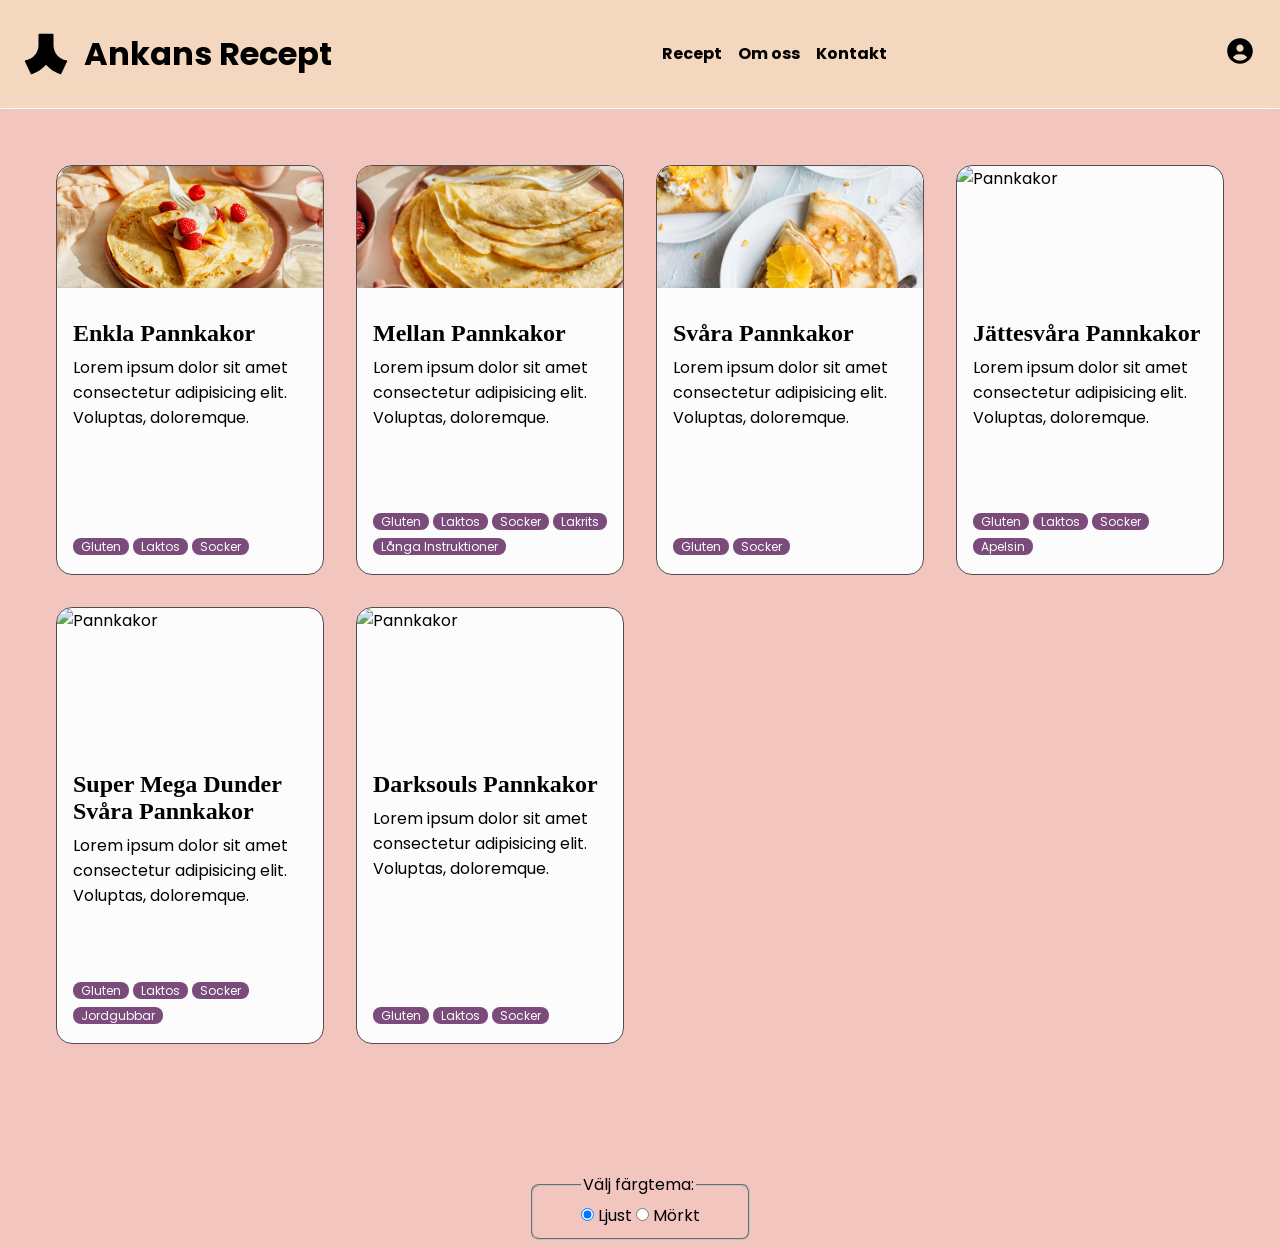
==== index.html @ 93c0e690 "Made header match" ====
<!doctype html>
<html lang="sv">
  <head>
    <meta charset="UTF-8" />
    <meta
      name="description"
      content="Ett enkelt och gott recept på pannkakor."
    />
    <meta name="author" content="Martin Jönsson" />
    <meta name="viewport" content="width=device-width, initial-scale=1.0" />
    <title>Enkla Pannkakor</title>
    <link rel="icon" type="image/x-icon" href="./assets/logo.svg" />
    <link rel="stylesheet" href="index.css" />
    <link rel="preconnect" href="https://fonts.bunny.net" />
    <link
      href="https://fonts.bunny.net/css?family=autour-one:400|open-sans:300,400,500,600,700,800|poppins:100,200,300,400,500,600,700,800,900"
      rel="stylesheet"
    />
  </head>

  <body>
    <header class="main-header">
      <div class="header-container flex-direction">
        <a href="index.html" class="skip-link">Hoppa till huvudinnehåll</a>
        <a class="logo-link" href="#" aria-label="Gå till startsidan">
          <img
            src="./assets/logo.svg"
            alt=""
            width="60"
            height="60"
            class="logo"
          />
          <span class="logo-text">Ankans Recept</span>
        </a>
        <nav class="main-nav" aria-label="Huvudnavigering">
          <ul class="nav-list">
            <li><a href="index.html">Recept</a></li>
            <li><a href="#about-us">Om oss</a></li>
            <li><a href="#contact">Kontakt</a></li>
          </ul>
        </nav>
        <a href="#" class="login-link" aria-label="Logga in på ditt konto">
          <img src="./assets/login.svg" alt="Logga in" class="logo" />
        </a>
      </div>
    </header>
    <main>
      <div class="card-grid">
        <a href="pancakes.html" class="card-link">
          <div class="card">
            <img
              src="./assets/main.jpg"
              alt="Pannkakor"
              width="200"
              height="200"
              class="card-image"
            />
            <div class="card-text">
              <h2>Enkla Pannkakor</h2>
              <p>
                Lorem ipsum dolor sit amet consectetur adipisicing elit.
                Voluptas, doloremque.
              </p>
              <div class="tags">
                <span class="tag">Gluten</span>
                <span class="tag">Laktos</span>
                <span class="tag">Socker</span>
              </div>
            </div>
          </div>
        </a>
        <a href="pancakes.html" class="card-link">
          <div class="card">
            <img
              src="./assets/serving1.jpg"
              alt="Pannkakor"
              width="200"
              height="200"
              class="card-image"
            />
            <div class="card-text">
              <h2>Mellan Pannkakor</h2>
              <p>
                Lorem ipsum dolor sit amet consectetur adipisicing elit.
                Voluptas, doloremque.
              </p>
              <div class="tags">
                <span class="tag">Gluten</span>
                <span class="tag">Laktos</span>
                <span class="tag">Socker</span>
                <span class="tag">Lakrits</span>
                <span class="tag">Långa Instruktioner</span>
              </div>
            </div>
          </div>
        </a>
        <a href="pancakes.html" class="card-link">
          <div class="card">
            <img
              src="./assets/serving2.jpg"
              alt="Pannkakor"
              width="200"
              height="200"
              class="card-image"
            />
            <div class="card-text">
              <h2>Svåra Pannkakor</h2>
              <p>
                Lorem ipsum dolor sit amet consectetur adipisicing elit.
                Voluptas, doloremque.
              </p>
              <div class="tags">
                <span class="tag">Gluten</span>
                <span class="tag">Socker</span>
              </div>
            </div>
          </div>
        </a>
        <a href="pancakes.html" class="card-link">
          <div class="card">
            <img
              src="https://picsum.photos/200/300?random=1"
              alt="Pannkakor"
              width="200"
              height="200"
              class="card-image"
            />
            <div class="card-text">
              <h2>Jättesvåra Pannkakor</h2>
              <p>
                Lorem ipsum dolor sit amet consectetur adipisicing elit.
                Voluptas, doloremque.
              </p>
              <div class="tags">
                <span class="tag">Gluten</span>
                <span class="tag">Laktos</span>
                <span class="tag">Socker</span>
                <span class="tag">Apelsin</span>
              </div>
            </div>
          </div>
        </a>
        <a href="pancakes.html" class="card-link">
          <div class="card">
            <img
              src="https://picsum.photos/200/300?random=2"
              alt="Pannkakor"
              width="200"
              height="200"
              class="card-image"
            />
            <div class="card-text">
              <h2>Super Mega Dunder Svåra Pannkakor</h2>
              <p>
                Lorem ipsum dolor sit amet consectetur adipisicing elit.
                Voluptas, doloremque.
              </p>
              <div class="tags">
                <span class="tag">Gluten</span>
                <span class="tag">Laktos</span>
                <span class="tag">Socker</span>
                <span class="tag">Jordgubbar</span>
              </div>
            </div>
          </div>
        </a>
        <a href="pancakes.html" class="card-link">
          <div class="card">
            <img src="https://picsum.photos/200/300?random=3" alt="Pannkakor" />
            <div class="card-text">
              <h2>Darksouls Pannkakor</h2>
              <p>
                Lorem ipsum dolor sit amet consectetur adipisicing elit.
                Voluptas, doloremque.
              </p>
              <div class="tags">
                <span class="tag">Gluten</span>
                <span class="tag">Laktos</span>
                <span class="tag">Socker</span>
              </div>
            </div>
          </div>
        </a>
      </div>
    </main>
    <footer>
      <!-- Fieldset for accessibility -->
      <fieldset id="mode-switcher" class="mode-switcher">
        <legend class="select-theme-text">Välj färgtema:</legend>

        <div class="select-theme-radio">
          <input type="radio" name="theme" id="light" value="light" checked />
          <label for="light">Ljust</label>
          <input type="radio" name="theme" id="dark" value="dark" />
          <label for="dark">Mörkt</label>
        </div>
      </fieldset>
    </footer>
  </body>
</html>
---- index.css ----
/* Variables */

:root {
  /* Colors */
  --clr-light-pink: hsl(7, 68%, 85%);
  --clr-black: hsl(0, 0%, 6%);
  --clr-dark-gray: hsl(0, 0%, 17%);
  --clr-middle-gray: hsl(0, 0%, 31%);
  --clr-white: hsl(0, 0%, 99%);

  --clr-accent-yellow: hsl(50, 86%, 97%);

  --clr-description-border: hsl(0, 0%, 31%);

  --clr-accent-yellow-transparent: hsla(51, 68%, 85%, 0.5);
  --clr-middle-gray-transparent: hsla(90, 0%, 17%, 0.5);

  --clr-dark-pink-transparent: hsla(7, 68%, 85%, 0.5);
  --clr-black-transparent: hsla(0, 0%, 17%, 0.5);

  --clr-dark-purple: hsl(300, 24%, 39%);
  --clr-light-purple: hsl(302, 32%, 58%);

  --clr-dark-text: hsl(0, 0%, 0%);
  --clr-light-text: hsl(0, 0%, 99%);

  /* Light and dark mode colors */
  --clr-ld-main-bg: light-dark(var(--clr-light-pink), var(--clr-black));
  --clr-ld-text: light-dark(var(--clr-dark-text), var(--clr-light-text));
  --clr-ld-title: light-dark(var(--clr-dark-purple), var(--clr-light-purple));
  --clr-ld-recipe-bg: light-dark(var(--clr-white), var(--clr-dark-gray));
  --clr-ld-description-bg: light-dark(
    var(--clr-accent-yellow),
    var(--clr-middle-gray)
  );
  --clr-ld-header-bg: light-dark(
    var(--clr-accent-yellow-transparent),
    var(--clr-middle-gray-transparent)
  );
  --clr-ld-footer-bg: light-dark(
    var(--clr-dark-pink-tranparent),
    var(--clr-black-transparent)
  );

  /* Fonts */
  --font-primary: "Poppins", sans serif;
  --font-heading: "Autour One", display;

  /* Font weights */
  --font-weight-regular: 400;
  --font-weight-bold: 700;

  /* Spacing */
  --spacing-small: 0.5rem;
  --spacing-medium: 1rem;
  --spacing-large: 3rem;
}

/* Reset */
/* Box sizing rules */
*,
*::before,
*::after {
  box-sizing: border-box;
  scroll-gutter: stable;
}

/* Keeps modal in middle remove all other default margins*/
*:not(dialog) {
  margin: 0;
}

html:has(#mode-switcher #light:checked) {
  color-scheme: light;
}
html:has(#mode-switcher #dark:checked) {
  color-scheme: dark;

  .logo {
    filter: invert(89%) sepia(99%) saturate(20%) hue-rotate(62deg)
      brightness(106%) contrast(100%);
  }
}

body {
  min-height: 100svh;
  font-family: var(--font-primary);
  background-color: var(--clr-ld-main-bg);
  color: var(--clr-ld-text);
}

main {
  padding-bottom: 4rem;
}

footer {
  width: 100%;
  background-color: var(--clr-ld-footer-bg);
  padding: var(--spacing-small);
  display: flex;
  justify-content: center;
  border-radius: 1rem 1rem 0 0;
}

img,
picture,
svg,
video {
  object-fit: cover;
  max-width: 100%;
}

h1,
h2,
h3,
h4,
h5,
h6 {
  font-family: var(--font-heading);
  font-weight: 700;
  margin-block-start: var(--spacing-medium);
  margin-block-end: var(--spacing-small);
}

h1 {
  color: var(--clr-ld-title);
  font-size: 1.75rem;
}

ul,
ol {
  padding-left: var(--spacing-large);
}

li {
  line-height: 2rem;
}

a {
  padding: var(--spacing-small);
}

.main-header {
  position: sticky;
  top: 0;
  background-color: var(--clr-ld-header-bg);
  backdrop-filter: blur(10px);
  border-bottom: 1px solid var(--clr-ld-recipe-bg);
}

.logo {
  padding: var(--spacing-small);
}

.logo-link {
  display: flex;
  align-items: center;
  text-decoration: none;
}

.logo-text {
  display: none;
  font-size: clamp(2rem, 2.5vw, 3rem);
  font-weight: var(--font-weight-bold);
  color: var(--clr-ld-text);
  margin-inline-start: var(--spacing-small);
}

.logo-link:hover,
.logo-link:focus {
  border-bottom: 1px solid var(--clr-light-purple);
}

.header-container {
  max-width: 1280px;
  margin: auto;
  display: flex;
  flex-direction: column;
  align-items: center;
  justify-content: space-between;
  padding-block: var(--spacing-medium);
  padding-inline: var(--spacing-small);
}

.nav-list {
  display: flex;
  list-style: none;
  padding: 0;

  justify-content: space-around;
}

.nav-list a {
  text-decoration: none;
  color: var(--clr-ld-text);
  font-weight: var(--font-weight-bold);
  padding: var(--spacing-small);
  flex: 1 0 auto;
  text-align: center;

  &:hover,
  &:focus {
    color: var(--clr-light-purple);
    border-bottom: 1px solid var(--clr-light-purple);
  }
}

.login-link {
  width: 4rem;
}

.skip-link {
  position: absolute;
  left: -10000px;
  top: auto;
  width: 1px;
  height: 1px;
  overflow: hidden;
}

.skip-link:focus {
  left: 0;
  width: auto;
  height: auto;
  background: white;
  color: black;
  padding: var(--spacing-small);
  margin: var(--spacing-medium);
}

.recipe-card {
  max-width: 1280px;
  border-radius: 0 0 2rem 2rem;
  margin-inline: auto;
  background-color: var(--clr-ld-recipe-bg);
  border-radius: 2rem;
  margin-block-start: 1rem;
}

.recipe-info {
  padding: 3rem 1rem 4rem 1rem;
  font-weight: 400;
  letter-spacing: 0%;
}

.hero-section {
  height: 30dvh;
}

.main-image {
  height: 100%;
  width: 100%;
  border-radius: 2rem 2rem 0 0;
}

.description {
  background-color: var(--clr-ld-description-bg);
  padding: var(--spacing-medium);
  border: 1px solid var(--clr-description-border);
  border-radius: 2rem 2rem 2rem 0;
}

.serving-images {
  display: flex;
  flex-direction: column;
  gap: var(--spacing-medium);
}

.serving-images > img {
  height: 30rem;
  width: 100%;
  border-radius: 1rem;
}

.mode-switcher {
  position: relative;
  display: flex;
  flex-direction: column;
  /* border: 1px solid var(--clr-description-border); */
  border-radius: 0.5rem;
  padding-inline: var(--spacing-large);
  background-color: var(--clr-ld-main-bg);
}

.card-grid {
  max-width: 1280px;
  margin: auto;
  display: grid;
  grid-template-columns: repeat(auto-fit, minmax(min(260px, 100%), 1fr));
  padding: var(--spacing-large);
  gap: var(--spacing-medium);
}

.card {
  min-height: 300px;
  height: 100%;
  display: grid;
  grid-template-rows: 30% auto;
  background-color: var(--clr-ld-recipe-bg);
  border: 1px solid var(--clr-description-border);
  border-radius: 1rem;
  transform: rotate(0deg);
}

.card:hover,
.card:focus {
  text-decoration: underline;
  transform: translateY(-2px) rotate(1.02deg);
  box-shadow: 5px 10px 10px rgba(0, 0, 0, 0.25);
  transition: transform 0.2s ease-in-out;
}

.card-link {
  text-decoration: none;
  color: var(--clr-ld-text);
}

.card-text {
  display: grid;
  grid-template-rows: auto 1fr;
  padding: var(--spacing-medium);
}
.card img {
  width: 100%;
  height: 100%;
  max-height: 200px;
  border-radius: 1rem 1rem 0 0;
}


.tag {
  text-wrap: nowrap;
  background-color: var(--clr-ld-title);
  color: var(--clr-white);
  font-size: 0.75rem;
  padding: 0 var(--spacing-small);
  border-radius: 0.5rem;
}

@media (min-width: 740px) {
  .recipe-text {
    padding: 3rem 3rem 4rem 3rem;
  }

  .serving-images {
    flex-direction: row;
  }

  .header-container {
    flex-direction: row;
  }

  .logo-text {
    display: block;
  }
}
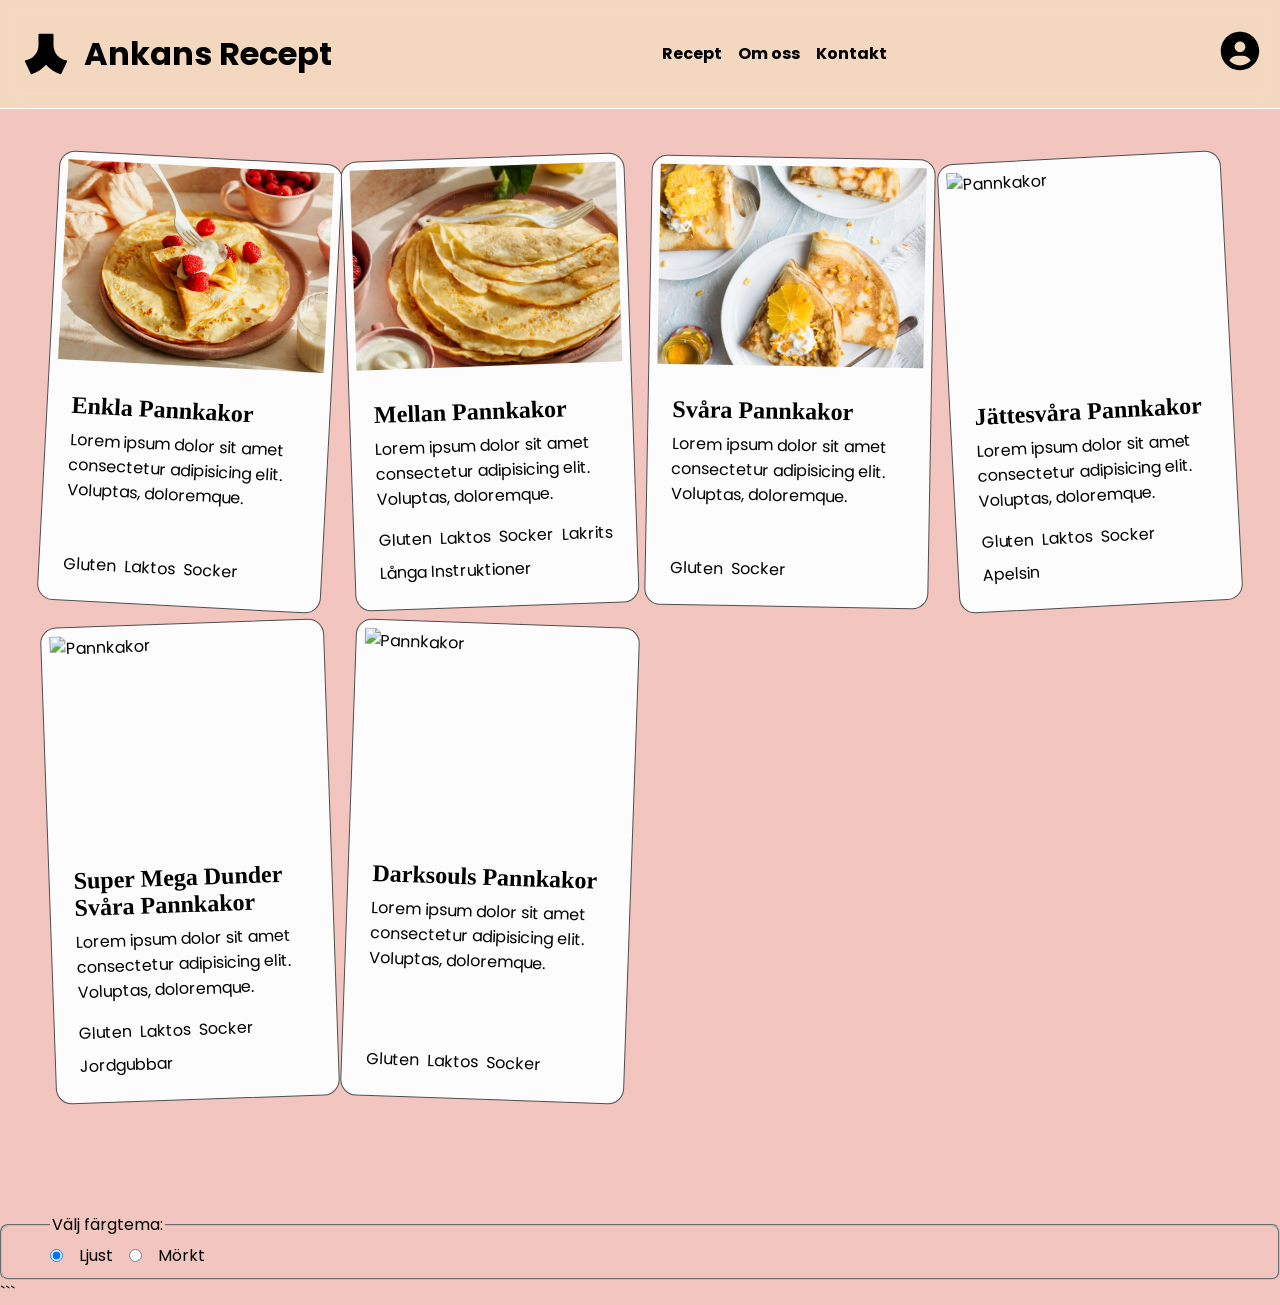
==== commit 238c5007: "Refactored to fit BEM" ====
--- a/index.html
+++ b/index.html
@@ -8,10 +8,14 @@
     />
     <meta name="author" content="Martin Jönsson" />
     <meta name="viewport" content="width=device-width, initial-scale=1.0" />
+
     <title>Enkla Pannkakor</title>
+
     <link rel="icon" type="image/x-icon" href="./assets/logo.svg" />
     <link rel="stylesheet" href="index.css" />
+
     <link rel="preconnect" href="https://fonts.bunny.net" />
+
     <link
       href="https://fonts.bunny.net/css?family=autour-one:400|open-sans:300,400,500,600,700,800|poppins:100,200,300,400,500,600,700,800,900"
       rel="stylesheet"
@@ -19,182 +23,228 @@
   </head>
 
   <body>
-    <header class="main-header">
-      <div class="header-container flex-direction">
-        <a href="index.html" class="skip-link">Hoppa till huvudinnehåll</a>
-        <a class="logo-link" href="#" aria-label="Gå till startsidan">
+    <header class="header">
+      <div class="header__container header__container--column">
+        <a href="index.html" class="header__skip-link">
+          Hoppa till huvudinnehåll
+        </a>
+
+        <a class="header__logo-link" href="#" aria-label="Gå till startsidan">
           <img
             src="./assets/logo.svg"
             alt=""
             width="60"
             height="60"
-            class="logo"
-          />
-          <span class="logo-text">Ankans Recept</span>
+            class="header__logo-image"
+          />
+
+          <span class="header__logo-text">Ankans Recept</span>
         </a>
-        <nav class="main-nav" aria-label="Huvudnavigering">
-          <ul class="nav-list">
-            <li><a href="index.html">Recept</a></li>
-            <li><a href="#about-us">Om oss</a></li>
-            <li><a href="#contact">Kontakt</a></li>
+
+        <nav class="navigation" aria-label="Huvudnavigering">
+          <ul class="navigation__list">
+            <li class="navigation__item">
+              <a href="index.html" class="navigation__link">Recept</a>
+            </li>
+
+            <li class="navigation__item">
+              <a href="#about-us" class="navigation__link">Om oss</a>
+            </li>
+
+            <li class="navigation__item">
+              <a href="#contact" class="navigation__link">Kontakt</a>
+            </li>
           </ul>
         </nav>
-        <a href="#" class="login-link" aria-label="Logga in på ditt konto">
-          <img src="./assets/login.svg" alt="Logga in" class="logo" />
+
+        <a
+          href="#"
+          class="header__login-link"
+          aria-label="Logga in på ditt konto"
+        >
+          <img
+            src="./assets/login.svg"
+            alt="Logga in"
+            class="header__login-icon"
+          />
         </a>
       </div>
     </header>
-    <main>
-      <div class="card-grid">
-        <a href="pancakes.html" class="card-link">
-          <div class="card">
+
+    <main class="main-content">
+      <section class="recipe-grid">
+        <article class="recipe-card">
+          <a href="pancakes.html" class="recipe-card__link">
             <img
               src="./assets/main.jpg"
               alt="Pannkakor"
               width="200"
               height="200"
-              class="card-image"
-            />
-            <div class="card-text">
-              <h2>Enkla Pannkakor</h2>
-              <p>
-                Lorem ipsum dolor sit amet consectetur adipisicing elit.
-                Voluptas, doloremque.
-              </p>
-              <div class="tags">
-                <span class="tag">Gluten</span>
-                <span class="tag">Laktos</span>
-                <span class="tag">Socker</span>
-              </div>
-            </div>
-          </div>
-        </a>
-        <a href="pancakes.html" class="card-link">
-          <div class="card">
+              class="recipe-card__image"
+            />
+            <div class="recipe-card__content">
+              <h2 class="recipe-card__title">Enkla Pannkakor</h2>
+              <p class="recipe-card__description">
+                Lorem ipsum dolor sit amet consectetur adipisicing elit.
+                Voluptas, doloremque.
+              </p>
+              <div class="recipe-card__tags">
+                <span class="recipe-card__tag"> Gluten </span>
+                <span class="recipe-card__tag"> Laktos </span>
+                <span class="recipe-card__tag"> Socker </span>
+              </div>
+            </div>
+          </a>
+        </article>
+        <article class="recipe-card">
+          <a href="pancakes.html" class="recipe-card__link">
             <img
               src="./assets/serving1.jpg"
               alt="Pannkakor"
               width="200"
               height="200"
-              class="card-image"
-            />
-            <div class="card-text">
-              <h2>Mellan Pannkakor</h2>
-              <p>
-                Lorem ipsum dolor sit amet consectetur adipisicing elit.
-                Voluptas, doloremque.
-              </p>
-              <div class="tags">
-                <span class="tag">Gluten</span>
-                <span class="tag">Laktos</span>
-                <span class="tag">Socker</span>
-                <span class="tag">Lakrits</span>
-                <span class="tag">Långa Instruktioner</span>
-              </div>
-            </div>
-          </div>
-        </a>
-        <a href="pancakes.html" class="card-link">
-          <div class="card">
+              class="recipe-card__image"
+            />
+            <div class="recipe-card__content">
+              <h2 class="recipe-card__title">Mellan Pannkakor</h2>
+              <p class="recipe-card__description">
+                Lorem ipsum dolor sit amet consectetur adipisicing elit.
+                Voluptas, doloremque.
+              </p>
+              <div class="recipe-card__tags">
+                <span class="recipe-card__tag"> Gluten </span>
+                <span class="recipe-card__tag"> Laktos </span>
+                <span class="recipe-card__tag"> Socker </span>
+                <span class="recipe-card__tag"> Lakrits </span>
+                <span class="recipe-card__tag"> Långa Instruktioner </span>
+              </div>
+            </div>
+          </a>
+        </article>
+        <article class="recipe-card">
+          <a href="pancakes.html" class="recipe-card__link">
             <img
               src="./assets/serving2.jpg"
               alt="Pannkakor"
               width="200"
               height="200"
-              class="card-image"
-            />
-            <div class="card-text">
-              <h2>Svåra Pannkakor</h2>
-              <p>
-                Lorem ipsum dolor sit amet consectetur adipisicing elit.
-                Voluptas, doloremque.
-              </p>
-              <div class="tags">
-                <span class="tag">Gluten</span>
-                <span class="tag">Socker</span>
-              </div>
-            </div>
-          </div>
-        </a>
-        <a href="pancakes.html" class="card-link">
-          <div class="card">
+              class="recipe-card__image"
+            />
+            <div class="recipe-card__content">
+              <h2 class="recipe-card__title">Svåra Pannkakor</h2>
+              <p class="recipe-card__description">
+                Lorem ipsum dolor sit amet consectetur adipisicing elit.
+                Voluptas, doloremque.
+              </p>
+              <div class="recipe-card__tags">
+                <span class="recipe-card__tag"> Gluten </span>
+                <span class="recipe-card__tag"> Socker </span>
+              </div>
+            </div>
+          </a>
+        </article>
+        <article class="recipe-card">
+          <a href="pancakes.html" class="recipe-card__link">
             <img
               src="https://picsum.photos/200/300?random=1"
               alt="Pannkakor"
               width="200"
               height="200"
-              class="card-image"
-            />
-            <div class="card-text">
-              <h2>Jättesvåra Pannkakor</h2>
-              <p>
-                Lorem ipsum dolor sit amet consectetur adipisicing elit.
-                Voluptas, doloremque.
-              </p>
-              <div class="tags">
-                <span class="tag">Gluten</span>
-                <span class="tag">Laktos</span>
-                <span class="tag">Socker</span>
-                <span class="tag">Apelsin</span>
-              </div>
-            </div>
-          </div>
-        </a>
-        <a href="pancakes.html" class="card-link">
-          <div class="card">
+              class="recipe-card__image"
+            />
+            <div class="recipe-card__content">
+              <h2 class="recipe-card__title">Jättesvåra Pannkakor</h2>
+              <p class="recipe-card__description">
+                Lorem ipsum dolor sit amet consectetur adipisicing elit.
+                Voluptas, doloremque.
+              </p>
+              <div class="recipe-card__tags">
+                <span class="recipe-card__tag"> Gluten </span>
+                <span class="recipe-card__tag"> Laktos </span>
+                <span class="recipe-card__tag"> Socker </span>
+                <span class="recipe-card__tag"> Apelsin </span>
+              </div>
+            </div>
+          </a>
+        </article>
+        <article class="recipe-card">
+          <a href="pancakes.html" class="recipe-card__link">
             <img
               src="https://picsum.photos/200/300?random=2"
               alt="Pannkakor"
               width="200"
               height="200"
-              class="card-image"
-            />
-            <div class="card-text">
-              <h2>Super Mega Dunder Svåra Pannkakor</h2>
-              <p>
-                Lorem ipsum dolor sit amet consectetur adipisicing elit.
-                Voluptas, doloremque.
-              </p>
-              <div class="tags">
-                <span class="tag">Gluten</span>
-                <span class="tag">Laktos</span>
-                <span class="tag">Socker</span>
-                <span class="tag">Jordgubbar</span>
-              </div>
-            </div>
-          </div>
-        </a>
-        <a href="pancakes.html" class="card-link">
-          <div class="card">
-            <img src="https://picsum.photos/200/300?random=3" alt="Pannkakor" />
-            <div class="card-text">
-              <h2>Darksouls Pannkakor</h2>
-              <p>
-                Lorem ipsum dolor sit amet consectetur adipisicing elit.
-                Voluptas, doloremque.
-              </p>
-              <div class="tags">
-                <span class="tag">Gluten</span>
-                <span class="tag">Laktos</span>
-                <span class="tag">Socker</span>
-              </div>
-            </div>
-          </div>
-        </a>
-      </div>
+              class="recipe-card__image"
+            />
+            <div class="recipe-card__content">
+              <h2 class="recipe-card__title">
+                Super Mega Dunder Svåra Pannkakor
+              </h2>
+              <p class="recipe-card__description">
+                Lorem ipsum dolor sit amet consectetur adipisicing elit.
+                Voluptas, doloremque.
+              </p>
+              <div class="recipe-card__tags">
+                <span class="recipe-card__tag"> Gluten </span>
+                <span class="recipe-card__tag"> Laktos </span>
+                <span class="recipe-card__tag"> Socker </span>
+                <span class="recipe-card__tag"> Jordgubbar </span>
+              </div>
+            </div>
+          </a>
+        </article>
+        <article class="recipe-card">
+          <a href="pancakes.html" class="recipe-card__link">
+            <img
+              src="https://picsum.photos/200/300?random=3"
+              alt="Pannkakor"
+              class="recipe-card__image"
+            />
+            <div class="recipe-card__content">
+              <h2 class="recipe-card__title">Darksouls Pannkakor</h2>
+              <p class="recipe-card__description">
+                Lorem ipsum dolor sit amet consectetur adipisicing elit.
+                Voluptas, doloremque.
+              </p>
+              <div class="recipe-card__tags">
+                <span class="recipe-card__tag"> Gluten </span>
+                <span class="recipe-card__tag"> Laktos </span>
+                <span class="recipe-card__tag"> Socker </span>
+              </div>
+            </div>
+          </a>
+        </article>
+      </section>
     </main>
-    <footer>
-      <!-- Fieldset for accessibility -->
-      <fieldset id="mode-switcher" class="mode-switcher">
-        <legend class="select-theme-text">Välj färgtema:</legend>
-
-        <div class="select-theme-radio">
-          <input type="radio" name="theme" id="light" value="light" checked />
-          <label for="light">Ljust</label>
-          <input type="radio" name="theme" id="dark" value="dark" />
-          <label for="dark">Mörkt</label>
+
+    <footer class="footer">
+      <fieldset id="mode-switcher" class="theme-switcher">
+        <legend class="theme-switcher__legend">Välj färgtema:</legend>
+
+        <div class="theme-switcher__options">
+          <input
+            type="radio"
+            name="theme"
+            id="light"
+            value="light"
+            checked
+            class="theme-switcher__input"
+          />
+
+          <label for="light" class="theme-switcher__label"> Ljust </label>
+
+          <input
+            type="radio"
+            name="theme"
+            id="dark"
+            value="dark"
+            class="theme-switcher__input"
+          />
+
+          <label for="dark" class="theme-switcher__label"> Mörkt </label>
         </div>
       </fieldset>
     </footer>
   </body>
 </html>
+```
--- a/index.css
+++ b/index.css
@@ -1,4 +1,6 @@
-/* Variables */
+/* =========================
+   Variables
+========================= */
 
 :root {
   /* Colors */
@@ -24,26 +26,32 @@
   --clr-dark-text: hsl(0, 0%, 0%);
   --clr-light-text: hsl(0, 0%, 99%);
 
-  /* Light and dark mode colors */
+  /* Light/Dark */
   --clr-ld-main-bg: light-dark(var(--clr-light-pink), var(--clr-black));
+
   --clr-ld-text: light-dark(var(--clr-dark-text), var(--clr-light-text));
+
   --clr-ld-title: light-dark(var(--clr-dark-purple), var(--clr-light-purple));
+
   --clr-ld-recipe-bg: light-dark(var(--clr-white), var(--clr-dark-gray));
+
   --clr-ld-description-bg: light-dark(
     var(--clr-accent-yellow),
     var(--clr-middle-gray)
   );
+
   --clr-ld-header-bg: light-dark(
     var(--clr-accent-yellow-transparent),
     var(--clr-middle-gray-transparent)
   );
+
   --clr-ld-footer-bg: light-dark(
-    var(--clr-dark-pink-tranparent),
+    var(--clr-dark-pink-transparent),
     var(--clr-black-transparent)
   );
 
   /* Fonts */
-  --font-primary: "Poppins", sans serif;
+  --font-primary: "Poppins", sans-serif;
   --font-heading: "Autour One", display;
 
   /* Font weights */
@@ -56,8 +64,10 @@
   --spacing-large: 3rem;
 }
 
-/* Reset */
-/* Box sizing rules */
+/* =========================
+   Reset
+========================= */
+
 *,
 *::before,
 *::after {
@@ -65,22 +75,48 @@
   scroll-gutter: stable;
 }
 
-/* Keeps modal in middle remove all other default margins*/
 *:not(dialog) {
   margin: 0;
 }
 
+img,
+picture,
+svg,
+video {
+  max-width: 100%;
+  object-fit: cover;
+}
+
+ul,
+ol {
+  padding-inline-start: var(--spacing-large);
+}
+
+li {
+  line-height: 2rem;
+}
+
+/* =========================
+   Theme
+========================= */
+
 html:has(#mode-switcher #light:checked) {
   color-scheme: light;
 }
+
 html:has(#mode-switcher #dark:checked) {
   color-scheme: dark;
-
-  .logo {
-    filter: invert(89%) sepia(99%) saturate(20%) hue-rotate(62deg)
-      brightness(106%) contrast(100%);
-  }
-}
+}
+
+html:has(#mode-switcher #dark:checked) .header__logo-image,
+html:has(#mode-switcher #dark:checked) .header__login-icon {
+  filter: invert(89%) sepia(99%) saturate(20%) hue-rotate(62deg)
+    brightness(106%) contrast(100%);
+}
+
+/* =========================
+   Base
+========================= */
 
 body {
   min-height: 100svh;
@@ -89,25 +125,8 @@
   color: var(--clr-ld-text);
 }
 
-main {
-  padding-bottom: 4rem;
-}
-
-footer {
-  width: 100%;
-  background-color: var(--clr-ld-footer-bg);
+a {
   padding: var(--spacing-small);
-  display: flex;
-  justify-content: center;
-  border-radius: 1rem 1rem 0 0;
-}
-
-img,
-picture,
-svg,
-video {
-  object-fit: cover;
-  max-width: 100%;
 }
 
 h1,
@@ -117,7 +136,8 @@
 h5,
 h6 {
   font-family: var(--font-heading);
-  font-weight: 700;
+  font-weight: var(--font-weight-bold);
+
   margin-block-start: var(--spacing-medium);
   margin-block-end: var(--spacing-small);
 }
@@ -127,230 +147,334 @@
   font-size: 1.75rem;
 }
 
-ul,
-ol {
-  padding-left: var(--spacing-large);
-}
-
-li {
-  line-height: 2rem;
-}
-
-a {
-  padding: var(--spacing-small);
-}
-
-.main-header {
+/* =========================
+   Main Content
+========================= */
+
+.main-content {
+  padding-block-end: 4rem;
+}
+
+/* =========================
+   Header
+========================= */
+
+.header {
   position: sticky;
   top: 0;
+  z-index: 1000;
+
   background-color: var(--clr-ld-header-bg);
+
   backdrop-filter: blur(10px);
-  border-bottom: 1px solid var(--clr-ld-recipe-bg);
-}
-
-.logo {
-  padding: var(--spacing-small);
-}
-
-.logo-link {
-  display: flex;
-  align-items: center;
-  text-decoration: none;
-}
-
-.logo-text {
-  display: none;
-  font-size: clamp(2rem, 2.5vw, 3rem);
-  font-weight: var(--font-weight-bold);
-  color: var(--clr-ld-text);
-  margin-inline-start: var(--spacing-small);
-}
-
-.logo-link:hover,
-.logo-link:focus {
-  border-bottom: 1px solid var(--clr-light-purple);
-}
-
-.header-container {
+
+  border-block-end: 1px solid var(--clr-ld-recipe-bg);
+}
+
+.header__container {
   max-width: 1280px;
-  margin: auto;
-  display: flex;
-  flex-direction: column;
+
+  margin-inline: auto;
+
+  display: flex;
   align-items: center;
   justify-content: space-between;
+
   padding-block: var(--spacing-medium);
   padding-inline: var(--spacing-small);
 }
 
-.nav-list {
-  display: flex;
+.header__container--column {
+  flex-direction: column;
+}
+
+.header__skip-link {
+  position: absolute;
+
+  left: -10000px;
+
+  width: 1px;
+  height: 1px;
+
+  overflow: hidden;
+}
+
+.header__skip-link:focus {
+  left: 0;
+
+  width: auto;
+  height: auto;
+
+  background-color: white;
+  color: black;
+
+  padding: var(--spacing-small);
+  margin: var(--spacing-medium);
+}
+
+.header__logo-link {
+  display: flex;
+  align-items: center;
+
+  text-decoration: none;
+}
+
+.header__logo-link:hover,
+.header__logo-link:focus {
+  border-block-end: 1px solid var(--clr-light-purple);
+}
+
+.header__logo-image {
+  padding: var(--spacing-small);
+}
+
+.header__logo-text {
+  display: none;
+
+  font-size: clamp(2rem, 2.5vw, 3rem);
+
+  font-weight: var(--font-weight-bold);
+
+  color: var(--clr-ld-text);
+
+  margin-inline-start: var(--spacing-small);
+}
+
+.header__login-link {
+  width: 4rem;
+}
+
+/* =========================
+   Navigation
+========================= */
+
+.navigation__list {
+  display: flex;
+  justify-content: space-around;
+
   list-style: none;
+
   padding: 0;
-
-  justify-content: space-around;
-}
-
-.nav-list a {
+}
+
+.navigation__item {
+  display: flex;
+}
+
+.navigation__link {
+  text-decoration: none;
+
+  color: var(--clr-ld-text);
+
+  font-weight: var(--font-weight-bold);
+
+  flex: 1 0 auto;
+
+  text-align: center;
+}
+
+.navigation__link:hover,
+.navigation__link:focus {
+  color: var(--clr-light-purple);
+
+  border-block-end: 1px solid var(--clr-light-purple);
+}
+
+/* =========================
+   Recipe Grid
+========================= */
+
+.recipe-grid {
+  max-width: 1280px;
+
+  margin-inline: auto;
+
+  display: grid;
+
+  grid-template-columns: repeat(auto-fit, minmax(min(260px, 100%), 1fr));
+
+  padding: var(--spacing-large);
+
+  gap: var(--spacing-medium);
+}
+
+/* =========================
+   Recipe Card
+========================= */
+
+.recipe-card {
+  min-height: 300px;
+}
+
+.recipe-card__link {
+  display: flex;
+  flex-direction: column;
+  height: 100%;
   text-decoration: none;
   color: var(--clr-ld-text);
-  font-weight: var(--font-weight-bold);
-  padding: var(--spacing-small);
-  flex: 1 0 auto;
-  text-align: center;
-
-  &:hover,
-  &:focus {
-    color: var(--clr-light-purple);
-    border-bottom: 1px solid var(--clr-light-purple);
-  }
-}
-
-.login-link {
-  width: 4rem;
-}
-
-.skip-link {
-  position: absolute;
-  left: -10000px;
-  top: auto;
-  width: 1px;
-  height: 1px;
-  overflow: hidden;
-}
-
-.skip-link:focus {
-  left: 0;
-  width: auto;
-  height: auto;
-  background: white;
-  color: black;
-  padding: var(--spacing-small);
-  margin: var(--spacing-medium);
-}
-
-.recipe-card {
-  max-width: 1280px;
-  border-radius: 0 0 2rem 2rem;
-  margin-inline: auto;
-  background-color: var(--clr-ld-recipe-bg);
-  border-radius: 2rem;
-  margin-block-start: 1rem;
-}
-
-.recipe-info {
-  padding: 3rem 1rem 4rem 1rem;
-  font-weight: 400;
-  letter-spacing: 0%;
-}
-
-.hero-section {
-  height: 30dvh;
-}
-
-.main-image {
-  height: 100%;
-  width: 100%;
-  border-radius: 2rem 2rem 0 0;
-}
-
-.description {
-  background-color: var(--clr-ld-description-bg);
-  padding: var(--spacing-medium);
-  border: 1px solid var(--clr-description-border);
-  border-radius: 2rem 2rem 2rem 0;
-}
-
-.serving-images {
-  display: flex;
-  flex-direction: column;
-  gap: var(--spacing-medium);
-}
-
-.serving-images > img {
-  height: 30rem;
-  width: 100%;
-  border-radius: 1rem;
-}
-
-.mode-switcher {
-  position: relative;
-  display: flex;
-  flex-direction: column;
-  /* border: 1px solid var(--clr-description-border); */
-  border-radius: 0.5rem;
-  padding-inline: var(--spacing-large);
-  background-color: var(--clr-ld-main-bg);
-}
-
-.card-grid {
-  max-width: 1280px;
-  margin: auto;
-  display: grid;
-  grid-template-columns: repeat(auto-fit, minmax(min(260px, 100%), 1fr));
-  padding: var(--spacing-large);
-  gap: var(--spacing-medium);
-}
-
-.card {
-  min-height: 300px;
-  height: 100%;
-  display: grid;
-  grid-template-rows: 30% auto;
   background-color: var(--clr-ld-recipe-bg);
   border: 1px solid var(--clr-description-border);
   border-radius: 1rem;
-  transform: rotate(0deg);
-}
-
-.card:hover,
-.card:focus {
+  overflow: hidden;
+  transition:
+    transform 0.2s ease,
+    box-shadow 0.2s ease;
+}
+
+.recipe-card__link:hover,
+.recipe-card__link:focus {
   text-decoration: underline;
-  transform: translateY(-2px) rotate(1.02deg);
+  transform: translateY(-7px) rotate(1.02deg);
   box-shadow: 5px 10px 10px rgba(0, 0, 0, 0.25);
-  transition: transform 0.2s ease-in-out;
-}
-
-.card-link {
-  text-decoration: none;
-  color: var(--clr-ld-text);
-}
-
-.card-text {
-  display: grid;
-  grid-template-rows: auto 1fr;
+}
+
+.recipe-card__image {
+  width: 100%;
+  aspect-ratio: 4 / 3;
+  object-fit: cover;
+}
+
+.recipe-card__content {
+  display: flex;
+  flex-direction: column;
+  flex: 1;
   padding: var(--spacing-medium);
 }
-.card img {
+
+.recipe-card__description {
+  flex: 1;
+}
+
+.recipe-card__tags {
+  display: flex;
+  flex-wrap: wrap;
+  gap: var(--spacing-small);
+  margin-top: var(--spacing-medium);
+}
+```
+
+
+/* =========================
+   Theme Switcher
+========================= */
+
+.footer {
+  width: 100%;
+  display: flex;
+  justify-content: center;
+  padding: var(--spacing-small);
+  background-color: var(--clr-ld-footer-bg);
+  border-radius: 1rem 1rem 0 0;
+}
+
+.theme-switcher {
+  display: flex;
+  flex-direction: column;
+  padding-inline: var(--spacing-large);
+  border-radius: 0.5rem;
+  background-color: var(--clr-ld-main-bg);
+}
+
+.theme-switcher__options {
+  display: flex;
+  gap: var(--spacing-medium);
+}
+
+/* =========================
+   Recipe Details Page
+========================= */
+
+.recipe-info {
+  max-width: 1280px;
+  margin-inline: auto;
+  margin-block-start: 1rem;
+  background-color: var(--clr-ld-recipe-bg);
+  border-radius: 2rem;
+}
+
+.recipe-info__content {
+  padding: 3rem 1rem 4rem;
+}
+
+.recipe-info__hero {
+  height: 30dvh;
+}
+
+.recipe-info__image {
   width: 100%;
   height: 100%;
-  max-height: 200px;
-  border-radius: 1rem 1rem 0 0;
-}
-
-
-.tag {
-  text-wrap: nowrap;
-  background-color: var(--clr-ld-title);
-  color: var(--clr-white);
-  font-size: 0.75rem;
-  padding: 0 var(--spacing-small);
-  border-radius: 0.5rem;
-}
+
+  border-radius: 2rem 2rem 0 0;
+}
+
+.recipe-info__description {
+  padding: var(--spacing-medium);
+
+  background-color: var(--clr-ld-description-bg);
+
+  border: 1px solid var(--clr-description-border);
+
+  border-radius: 2rem 2rem 2rem 0;
+}
+
+.recipe-info__gallery {
+  display: flex;
+  flex-direction: column;
+
+  gap: var(--spacing-medium);
+}
+
+.recipe-info__gallery-image {
+  width: 100%;
+  height: 30rem;
+
+  border-radius: 1rem;
+}
+
+/* =========================
+   Responsive
+========================= */
 
 @media (min-width: 740px) {
-  .recipe-text {
-    padding: 3rem 3rem 4rem 3rem;
-  }
-
-  .serving-images {
+  .header__container--column {
     flex-direction: row;
   }
 
-  .header-container {
+  .header__logo-text {
+    display: block;
+  }
+
+  .recipe-info__content {
+    padding: 3rem 3rem 4rem;
+  }
+
+  .recipe-info__gallery {
     flex-direction: row;
   }
 
-  .logo-text {
-    display: block;
-  }
-}
+  /* Rotation Effects */
+
+  .recipe-card {
+    transform: rotate(3deg);
+  }
+
+  .recipe-card:nth-child(2n) {
+    transform: rotate(-2deg);
+  }
+
+  .recipe-card:nth-child(3n) {
+    transform: rotate(1deg);
+  }
+
+  .recipe-card:nth-child(4n) {
+    transform: rotate(-3deg);
+  }
+
+  .recipe-card:nth-child(5n) {
+    transform: rotate(-2deg);
+  }
+
+  .recipe-card:nth-child(6n) {
+    transform: rotate(2deg);
+  }
+}
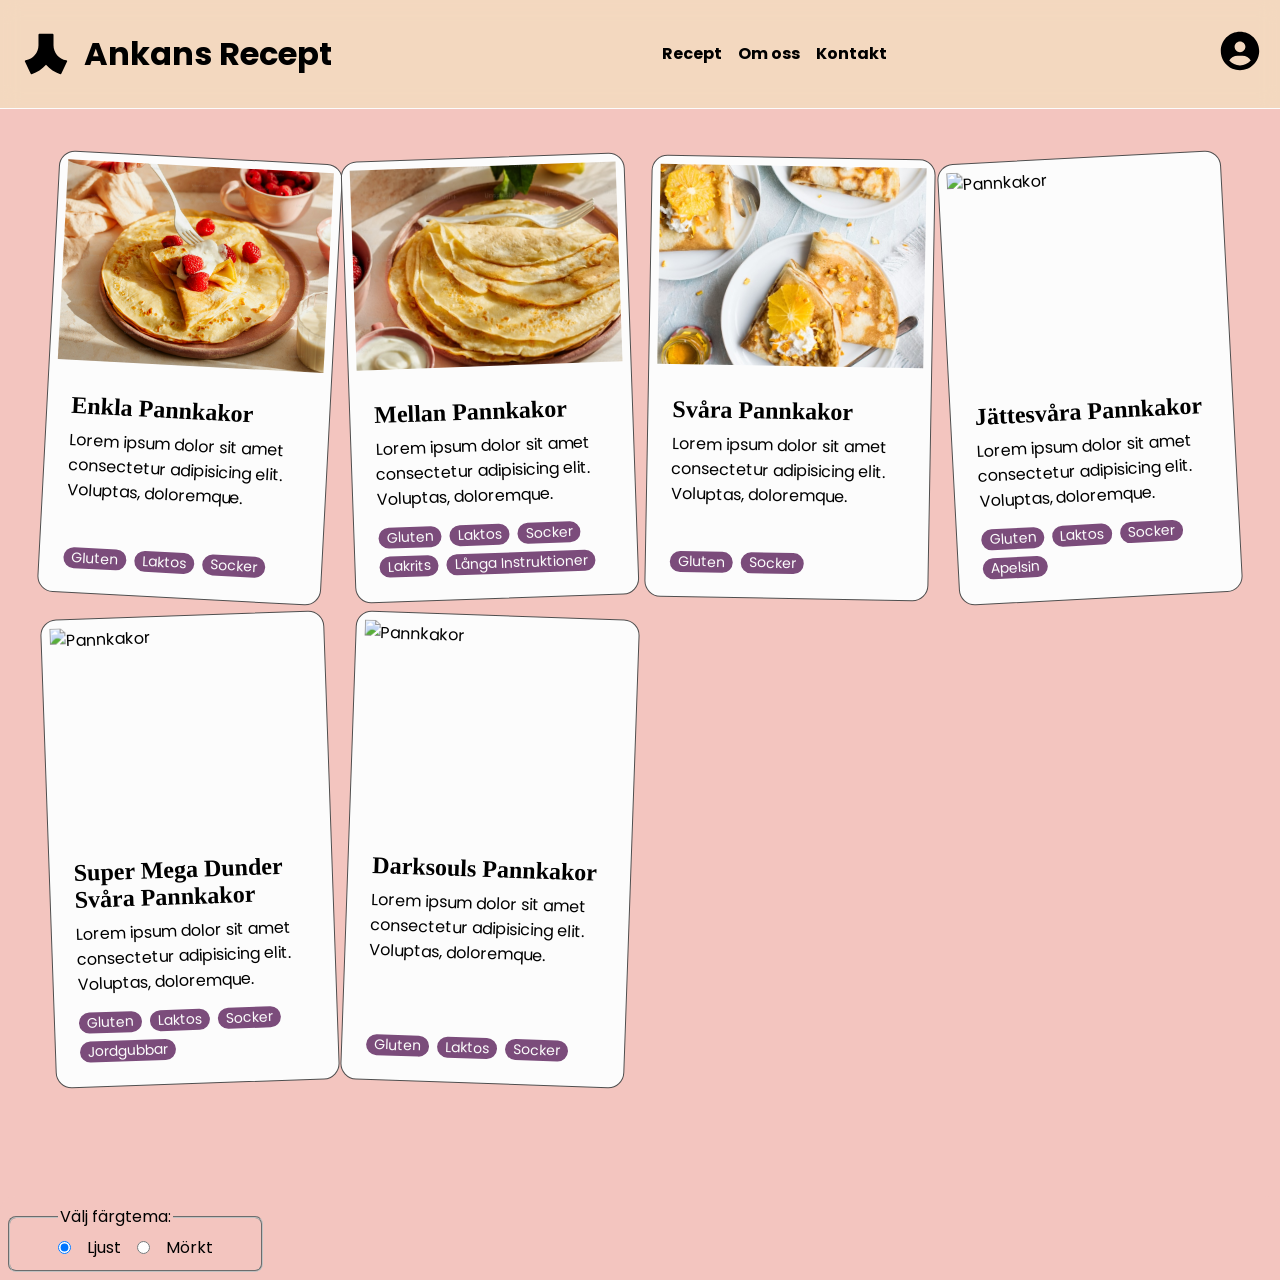
==== commit ff442427: "Added in lost tag-styles" ====
--- a/index.html
+++ b/index.html
@@ -247,4 +247,3 @@
     </footer>
   </body>
 </html>
-```
--- a/index.css
+++ b/index.css
@@ -350,8 +350,17 @@
   flex-wrap: wrap;
   gap: var(--spacing-small);
   margin-top: var(--spacing-medium);
-}
-```
+
+}
+
+.recipe-card__tag {
+  background-color: var(--clr-ld-title);
+  color: var(--clr-white);
+  padding-inline:  var(--spacing-small);
+  border-radius: 100rem;
+  font-size: 0.875rem;
+}
+
 
 
 /* =========================
@@ -359,9 +368,7 @@
 ========================= */
 
 .footer {
-  width: 100%;
-  display: flex;
-  justify-content: center;
+  display: flex;
   padding: var(--spacing-small);
   background-color: var(--clr-ld-footer-bg);
   border-radius: 1rem 1rem 0 0;
@@ -370,6 +377,7 @@
 .theme-switcher {
   display: flex;
   flex-direction: column;
+  place-content: center;
   padding-inline: var(--spacing-large);
   border-radius: 0.5rem;
   background-color: var(--clr-ld-main-bg);
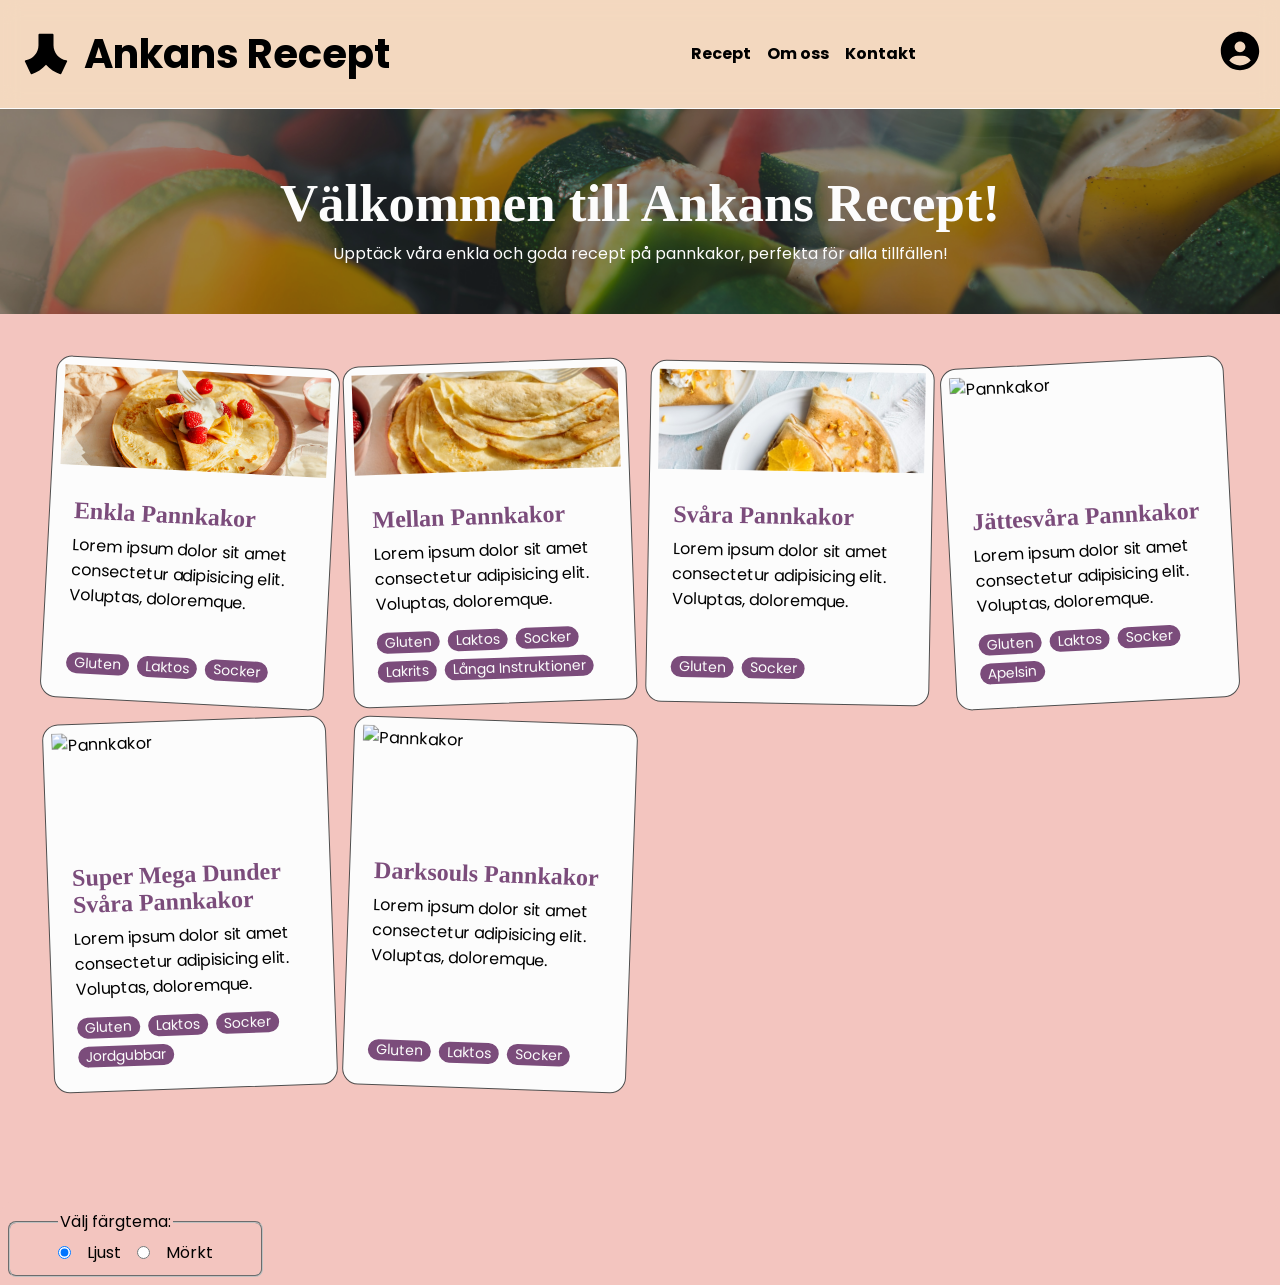
==== commit 37f6dc58: "added hero" ====
--- a/index.html
+++ b/index.html
@@ -72,6 +72,18 @@
     </header>
 
     <main class="main-content">
+      <section class="hero"
+      style="background-image: url('./assets/hero-bg.jpg'); background-size: cover; background-position: center;">
+      <div class="overlay" ></div>  
+      <div class="hero__content">
+
+          <h1 class="hero__title">Välkommen till Ankans Recept!</h1>
+          <p class="hero__description">
+            Upptäck våra enkla och goda recept på pannkakor, perfekta för alla
+            tillfällen!
+          </p>
+        </div>
+        </section>
       <section class="recipe-grid">
         <article class="recipe-card">
           <a href="pancakes.html" class="recipe-card__link">
--- a/index.css
+++ b/index.css
@@ -26,25 +26,19 @@
   --clr-dark-text: hsl(0, 0%, 0%);
   --clr-light-text: hsl(0, 0%, 99%);
 
-  /* Light/Dark */
+  /* Light/Dark mode color pairs */
   --clr-ld-main-bg: light-dark(var(--clr-light-pink), var(--clr-black));
-
   --clr-ld-text: light-dark(var(--clr-dark-text), var(--clr-light-text));
-
   --clr-ld-title: light-dark(var(--clr-dark-purple), var(--clr-light-purple));
-
   --clr-ld-recipe-bg: light-dark(var(--clr-white), var(--clr-dark-gray));
-
   --clr-ld-description-bg: light-dark(
     var(--clr-accent-yellow),
     var(--clr-middle-gray)
   );
-
   --clr-ld-header-bg: light-dark(
     var(--clr-accent-yellow-transparent),
     var(--clr-middle-gray-transparent)
   );
-
   --clr-ld-footer-bg: light-dark(
     var(--clr-dark-pink-transparent),
     var(--clr-black-transparent)
@@ -62,6 +56,9 @@
   --spacing-small: 0.5rem;
   --spacing-medium: 1rem;
   --spacing-large: 3rem;
+
+  /*Content Sizing*/
+  --content-max-width: 1280px;
 }
 
 /* =========================
@@ -144,7 +141,11 @@
 
 h1 {
   color: var(--clr-ld-title);
-  font-size: 1.75rem;
+  font-size: clamp(1.75rem, 5vw + 1rem, 2.5rem);
+}
+h2 {
+  color: var(--clr-ld-title);
+  font-size: clamp(1rem, 3vw + 0.5rem, 1.5rem);
 }
 
 /* =========================
@@ -172,7 +173,7 @@
 }
 
 .header__container {
-  max-width: 1280px;
+  max-width: var(--content-max-width);
 
   margin-inline: auto;
 
@@ -186,6 +187,10 @@
 
 .header__container--column {
   flex-direction: column;
+
+  @media (width > 740px) {
+    flex-direction: row;
+  }
 }
 
 .header__skip-link {
@@ -230,14 +235,14 @@
 
 .header__logo-text {
   display: none;
-
-  font-size: clamp(2rem, 2.5vw, 3rem);
-
+  font-size: clamp(2rem, 2.5vw + 0.5rem, 3rem);
   font-weight: var(--font-weight-bold);
-
   color: var(--clr-ld-text);
-
   margin-inline-start: var(--spacing-small);
+
+  @media (width > 740px) {
+    display: block;
+  }
 }
 
 .header__login-link {
@@ -281,11 +286,41 @@
 }
 
 /* =========================
+   Hero Section
+========================= */
+.hero {
+  position: relative;
+}
+
+.overlay {
+  background-color: var(--clr-black);
+  opacity: 0.4;
+  position: absolute;
+  inset: 0;
+  z-index: 10;
+}
+
+.hero__content {
+  position: relative;
+  color: var(--clr-white);
+  text-align: center;
+  z-index: 20;
+  max-width: var(--content-max-width);
+  margin-inline: auto;
+  padding-block: var(--spacing-large);
+
+  h1 {
+    color: var(--clr-white);
+    font-size: clamp(1rem, 3.5vw + 0.5rem, 3.5rem);
+  }
+}
+
+/* =========================
    Recipe Grid
 ========================= */
 
 .recipe-grid {
-  max-width: 1280px;
+  max-width: var(--content-max-width);
 
   margin-inline: auto;
 
@@ -304,6 +339,30 @@
 
 .recipe-card {
   min-height: 300px;
+  transform: rotate(3deg);
+}
+
+/* =========================
+   Randomize card rotation
+========================= */
+.recipe-card:nth-child(2n) {
+  transform: rotate(-2deg);
+}
+
+.recipe-card:nth-child(3n) {
+  transform: rotate(1deg);
+}
+
+.recipe-card:nth-child(4n) {
+  transform: rotate(-3deg);
+}
+
+.recipe-card:nth-child(5n) {
+  transform: rotate(-2deg);
+}
+
+.recipe-card:nth-child(6n) {
+  transform: rotate(2deg);
 }
 
 .recipe-card__link {
@@ -330,6 +389,7 @@
 
 .recipe-card__image {
   width: 100%;
+  height: 100px;
   aspect-ratio: 4 / 3;
   object-fit: cover;
 }
@@ -350,18 +410,15 @@
   flex-wrap: wrap;
   gap: var(--spacing-small);
   margin-top: var(--spacing-medium);
-
 }
 
 .recipe-card__tag {
   background-color: var(--clr-ld-title);
   color: var(--clr-white);
-  padding-inline:  var(--spacing-small);
+  padding-inline: var(--spacing-small);
   border-radius: 100rem;
   font-size: 0.875rem;
 }
-
-
 
 /* =========================
    Theme Switcher
@@ -393,7 +450,7 @@
 ========================= */
 
 .recipe-info {
-  max-width: 1280px;
+  max-width: var(--content-max-width);
   margin-inline: auto;
   margin-block-start: 1rem;
   background-color: var(--clr-ld-recipe-bg);
@@ -402,6 +459,10 @@
 
 .recipe-info__content {
   padding: 3rem 1rem 4rem;
+
+  @media (width > 740px) {
+    padding: 3rem 3rem 4rem;
+  }
 }
 
 .recipe-info__hero {
@@ -428,8 +489,11 @@
 .recipe-info__gallery {
   display: flex;
   flex-direction: column;
-
   gap: var(--spacing-medium);
+
+  @media (width > 740px) {
+    flex-direction: row;
+  }
 }
 
 .recipe-info__gallery-image {
@@ -438,51 +502,3 @@
 
   border-radius: 1rem;
 }
-
-/* =========================
-   Responsive
-========================= */
-
-@media (min-width: 740px) {
-  .header__container--column {
-    flex-direction: row;
-  }
-
-  .header__logo-text {
-    display: block;
-  }
-
-  .recipe-info__content {
-    padding: 3rem 3rem 4rem;
-  }
-
-  .recipe-info__gallery {
-    flex-direction: row;
-  }
-
-  /* Rotation Effects */
-
-  .recipe-card {
-    transform: rotate(3deg);
-  }
-
-  .recipe-card:nth-child(2n) {
-    transform: rotate(-2deg);
-  }
-
-  .recipe-card:nth-child(3n) {
-    transform: rotate(1deg);
-  }
-
-  .recipe-card:nth-child(4n) {
-    transform: rotate(-3deg);
-  }
-
-  .recipe-card:nth-child(5n) {
-    transform: rotate(-2deg);
-  }
-
-  .recipe-card:nth-child(6n) {
-    transform: rotate(2deg);
-  }
-}
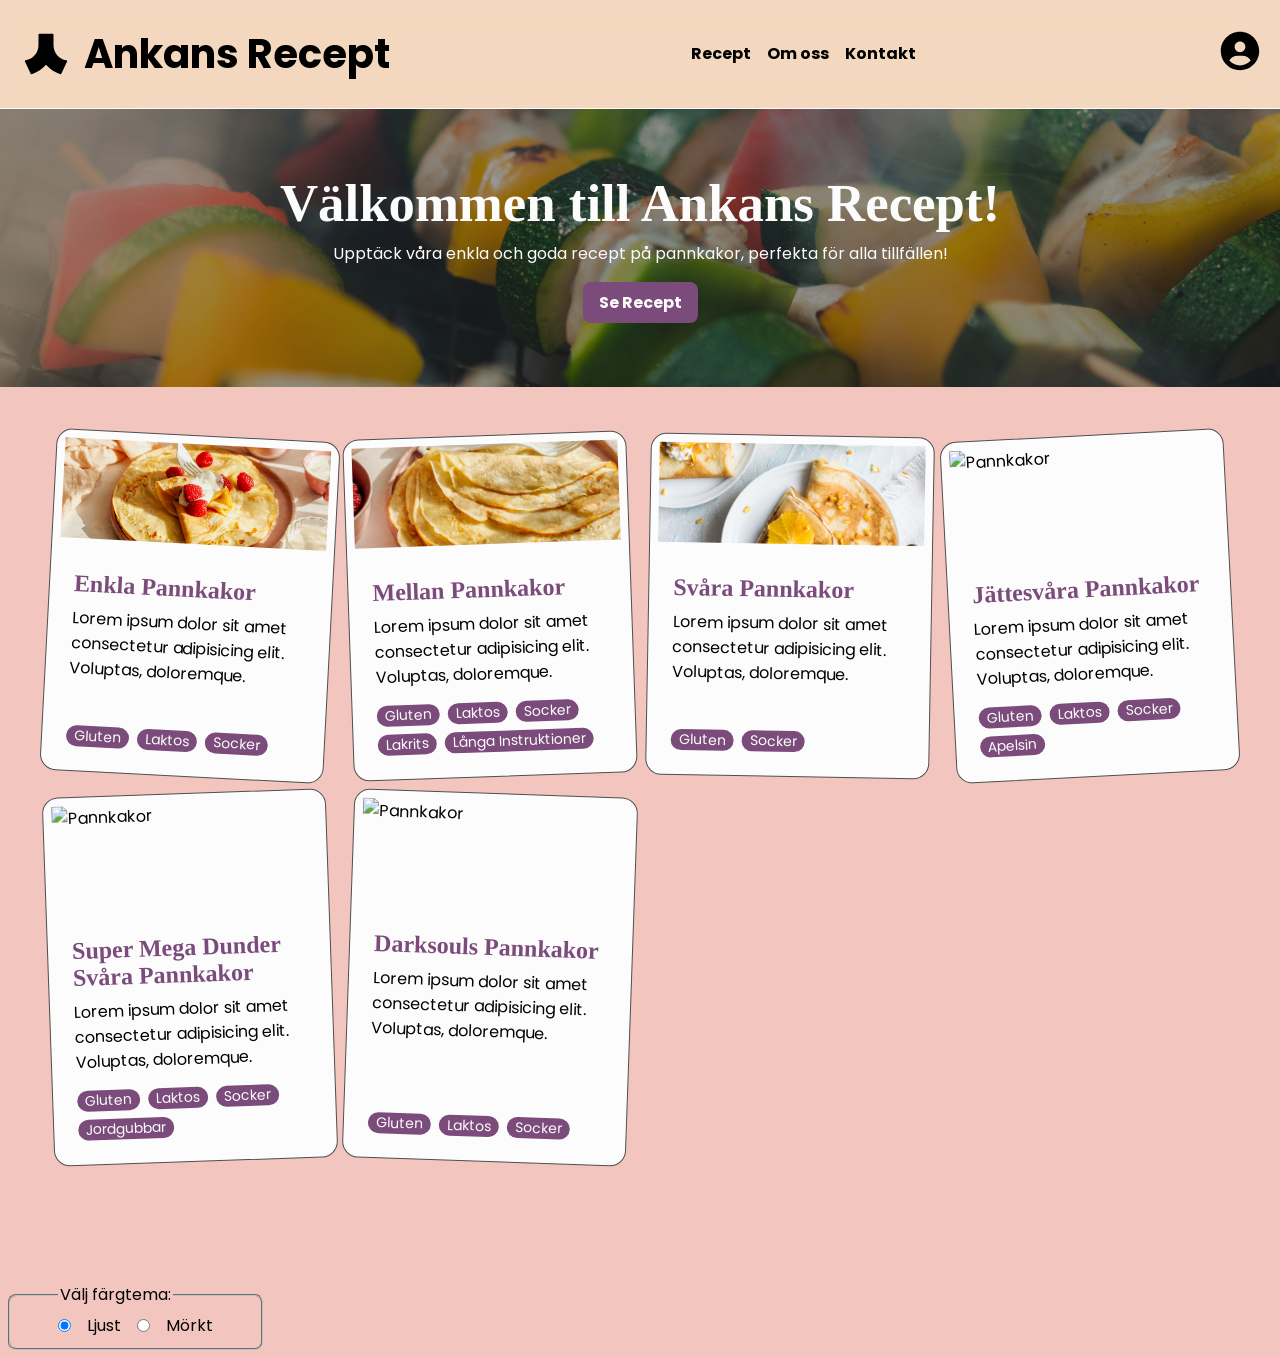
==== commit 9380b0e4: "Added button-link to hero, nested focus and hover states in css" ====
--- a/index.html
+++ b/index.html
@@ -72,18 +72,24 @@
     </header>
 
     <main class="main-content">
-      <section class="hero"
-      style="background-image: url('./assets/hero-bg.jpg'); background-size: cover; background-position: center;">
-      <div class="overlay" ></div>  
-      <div class="hero__content">
-
+      <section
+        class="hero"
+        style="
+          background-image: url(./assets/hero-bg.jpg);
+          background-size: cover;
+          background-position: center;
+        "
+      >
+        <div class="overlay"></div>
+        <div class="hero__content">
           <h1 class="hero__title">Välkommen till Ankans Recept!</h1>
           <p class="hero__description">
             Upptäck våra enkla och goda recept på pannkakor, perfekta för alla
             tillfällen!
           </p>
+          <a href="pancakes.html" class="button-link">Se Recept</a>
         </div>
-        </section>
+      </section>
       <section class="recipe-grid">
         <article class="recipe-card">
           <a href="pancakes.html" class="recipe-card__link">
--- a/index.css
+++ b/index.css
@@ -148,6 +148,26 @@
   font-size: clamp(1rem, 3vw + 0.5rem, 1.5rem);
 }
 
+.button-link {
+  display: inline-block;
+  padding: var(--spacing-small) var(--spacing-medium);
+  background-color: var(--clr-ld-title);
+  color: var(--clr-white);
+  text-decoration: none;
+  border-radius: 0.5rem;
+  font-weight: var(--font-weight-bold);
+  margin-block: var(--spacing-medium);
+  transition:
+    background-color 0.2s ease,
+    transform 0.2s ease;
+
+    &:hover,
+    &:focus {
+      background-color: var(--clr-ld-title);
+      transform: translateY(-3px);
+    }
+}
+
 /* =========================
    Main Content
 ========================= */
@@ -164,23 +184,17 @@
   position: sticky;
   top: 0;
   z-index: 1000;
-
   background-color: var(--clr-ld-header-bg);
-
   backdrop-filter: blur(10px);
-
   border-block-end: 1px solid var(--clr-ld-recipe-bg);
 }
 
 .header__container {
   max-width: var(--content-max-width);
-
   margin-inline: auto;
-
   display: flex;
   align-items: center;
   justify-content: space-between;
-
   padding-block: var(--spacing-medium);
   padding-inline: var(--spacing-small);
 }
@@ -195,38 +209,31 @@
 
 .header__skip-link {
   position: absolute;
-
   left: -10000px;
-
   width: 1px;
   height: 1px;
-
   overflow: hidden;
-}
-
-.header__skip-link:focus {
-  left: 0;
-
-  width: auto;
-  height: auto;
-
-  background-color: white;
-  color: black;
-
-  padding: var(--spacing-small);
-  margin: var(--spacing-medium);
+
+  &:focus {
+    left: 0;
+    width: auto;
+    height: auto;
+    background-color: white;
+    color: black;
+    padding: var(--spacing-small);
+    margin: var(--spacing-medium);
+  }
 }
 
 .header__logo-link {
   display: flex;
   align-items: center;
-
   text-decoration: none;
-}
-
-.header__logo-link:hover,
-.header__logo-link:focus {
-  border-block-end: 1px solid var(--clr-light-purple);
+
+  &:hover,
+  &:focus {
+      border-block-end: 1px solid var(--clr-light-purple);
+    }
 }
 
 .header__logo-image {
@@ -256,9 +263,7 @@
 .navigation__list {
   display: flex;
   justify-content: space-around;
-
   list-style: none;
-
   padding: 0;
 }
 
@@ -268,22 +273,19 @@
 
 .navigation__link {
   text-decoration: none;
-
   color: var(--clr-ld-text);
-
   font-weight: var(--font-weight-bold);
-
   flex: 1 0 auto;
-
   text-align: center;
-}
-
-.navigation__link:hover,
-.navigation__link:focus {
+
+  &:hover,
+  &:focus {
   color: var(--clr-light-purple);
-
   border-block-end: 1px solid var(--clr-light-purple);
-}
+  }
+}
+
+
 
 /* =========================
    Hero Section
@@ -321,15 +323,10 @@
 
 .recipe-grid {
   max-width: var(--content-max-width);
-
   margin-inline: auto;
-
   display: grid;
-
   grid-template-columns: repeat(auto-fit, minmax(min(260px, 100%), 1fr));
-
   padding: var(--spacing-large);
-
   gap: var(--spacing-medium);
 }
 
@@ -472,17 +469,13 @@
 .recipe-info__image {
   width: 100%;
   height: 100%;
-
   border-radius: 2rem 2rem 0 0;
 }
 
 .recipe-info__description {
   padding: var(--spacing-medium);
-
   background-color: var(--clr-ld-description-bg);
-
   border: 1px solid var(--clr-description-border);
-
   border-radius: 2rem 2rem 2rem 0;
 }
 
@@ -499,6 +492,5 @@
 .recipe-info__gallery-image {
   width: 100%;
   height: 30rem;
-
   border-radius: 1rem;
 }
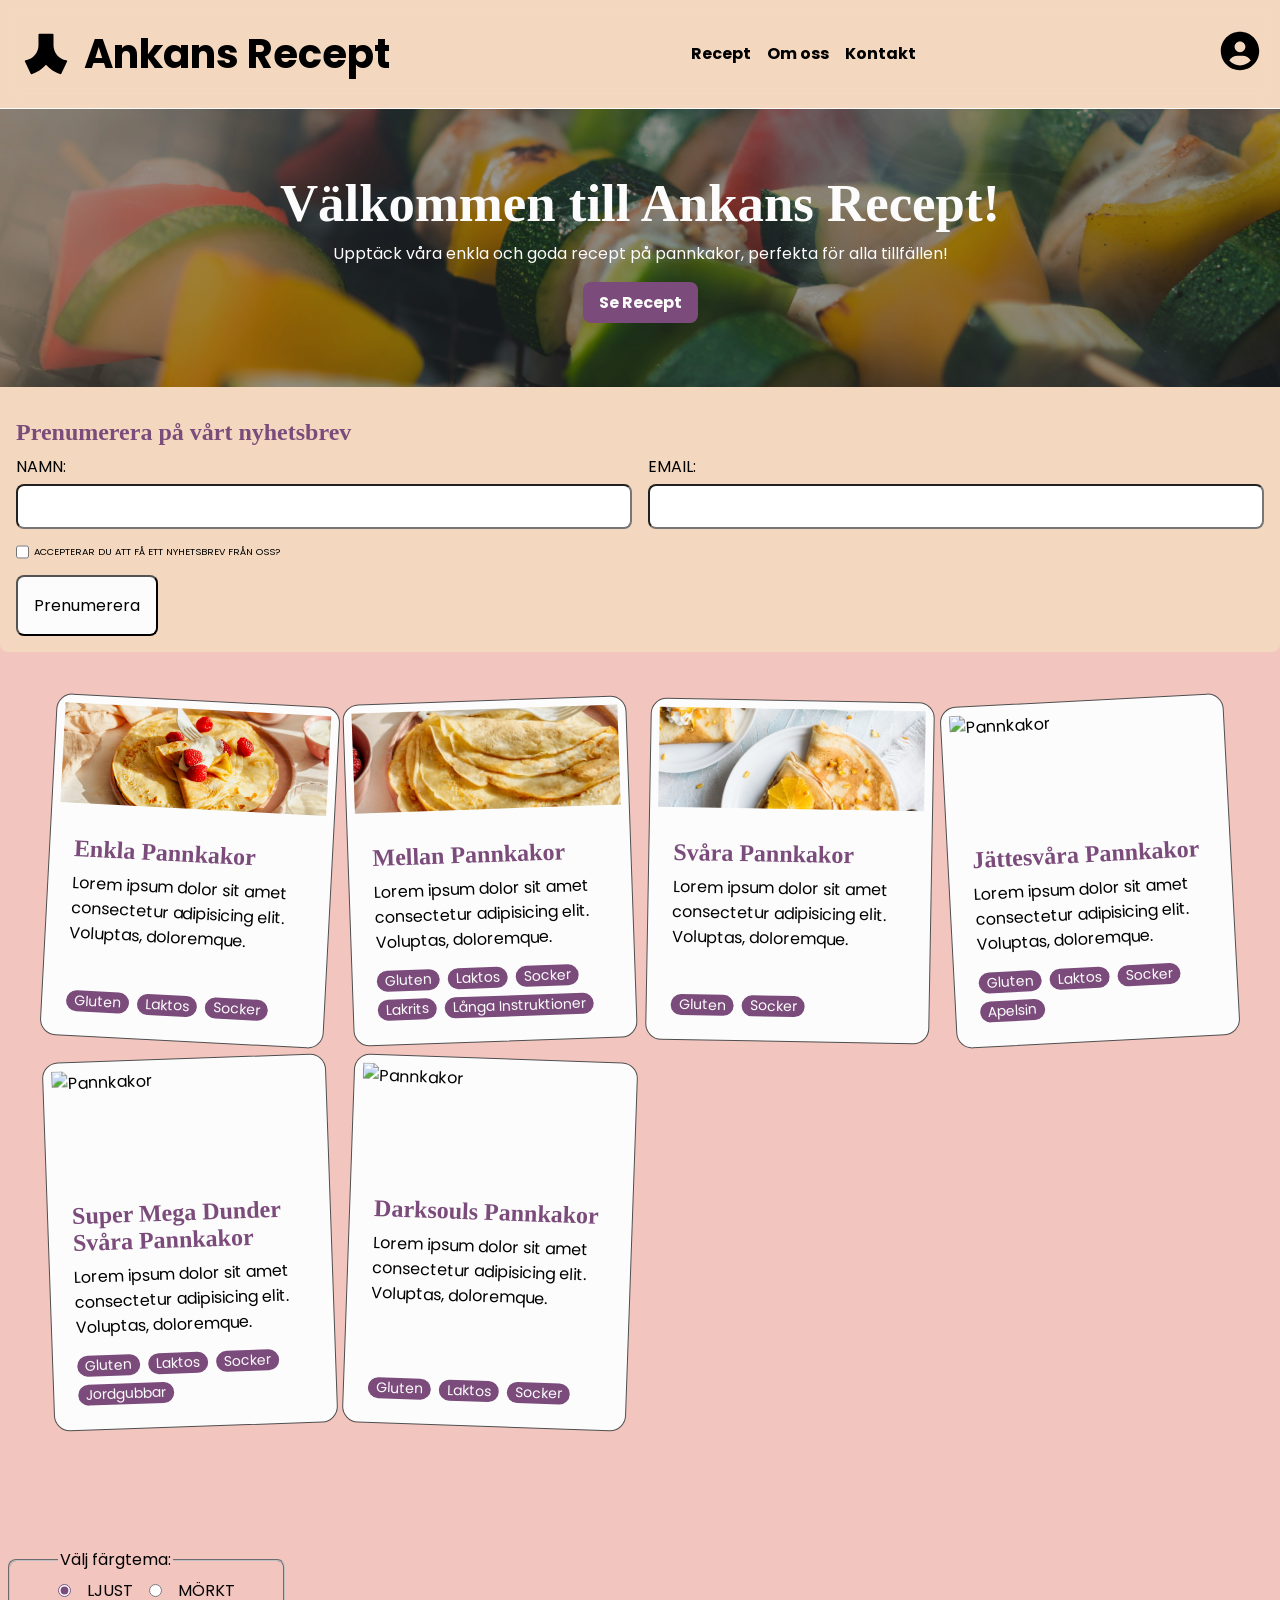
==== commit 7e8c06e8: "added simple newsletter form and switched to oklch for colors. Will  overhaul color usage next." ====
--- a/index.html
+++ b/index.html
@@ -90,6 +90,35 @@
           <a href="pancakes.html" class="button-link">Se Recept</a>
         </div>
       </section>
+      <section class="newsletter">
+        <div class="newsletter__content">
+          <h2>Prenumerera på vårt nyhetsbrev</h2>
+          <form action="#" method="post">
+            <div class="form-group">
+              <label for="name">Namn:</label>
+              <input type="text" name="name" id="name" required />
+            </div>
+
+            <div class="form-group">
+              <label for="email">Email:</label>
+              <input type="email" name="email" id="email" required />
+            </div>
+
+            <div class="form-group">
+              <input
+                type="checkbox"
+                name="accept-terms"
+                id="accept-terms"
+                required
+              />
+              <label for="accept-terms" class="fine-print">
+                Accepterar du att få ett nyhetsbrev från oss?
+              </label>
+            </div>
+            <button class="submit-button" type="submit">Prenumerera</button>
+          </form>
+        </div>
+      </section>
       <section class="recipe-grid">
         <article class="recipe-card">
           <a href="pancakes.html" class="recipe-card__link">
--- a/index.css
+++ b/index.css
@@ -4,27 +4,27 @@
 
 :root {
   /* Colors */
-  --clr-light-pink: hsl(7, 68%, 85%);
-  --clr-black: hsl(0, 0%, 6%);
-  --clr-dark-gray: hsl(0, 0%, 17%);
-  --clr-middle-gray: hsl(0, 0%, 31%);
-  --clr-white: hsl(0, 0%, 99%);
-
-  --clr-accent-yellow: hsl(50, 86%, 97%);
-
-  --clr-description-border: hsl(0, 0%, 31%);
-
-  --clr-accent-yellow-transparent: hsla(51, 68%, 85%, 0.5);
-  --clr-middle-gray-transparent: hsla(90, 0%, 17%, 0.5);
-
-  --clr-dark-pink-transparent: hsla(7, 68%, 85%, 0.5);
-  --clr-black-transparent: hsla(0, 0%, 17%, 0.5);
-
-  --clr-dark-purple: hsl(300, 24%, 39%);
-  --clr-light-purple: hsl(302, 32%, 58%);
-
-  --clr-dark-text: hsl(0, 0%, 0%);
-  --clr-light-text: hsl(0, 0%, 99%);
+  --clr-light-pink: oklch(0.862 0.0534 26.87);
+  --clr-black: oklch(16.842% 0.00002 271.152);
+  --clr-dark-gray: oklch(28.908% 0.00003 271.152);
+  --clr-middle-gray: oklch(42.761% 0.00005 271.152);
+  --clr-white: oklch(99.107% 0.00011 271.152);
+
+  --clr-accent-yellow: oklch(98.962% 0.01449 98.34);
+
+  --clr-description-border: oklch(42.761% 0.00005 271.152);
+
+  --clr-accent-yellow-transparent: oklch(93.541% 0.05773 98.85 / 0.5);
+  --clr-middle-gray-transparent: oklch(28.908% 0.00003 271.152 / 0.5);
+
+  --clr-dark-pink-transparent: oklch(86.198% 0.05339 26.778 / 0.5);
+  --clr-black-transparent: oklch(28.908% 0.00003 271.152 / 0.5);
+
+  --clr-dark-purple: oklch(48.759% 0.09238 326.848);
+  --clr-light-purple: oklch(64.722% 0.09238 326.848);
+
+  --clr-dark-text: oklch(0% 0 0);
+  --clr-light-text: oklch(99.107% 0.00011 271.152);
 
   /* Light/Dark mode color pairs */
   --clr-ld-main-bg: light-dark(var(--clr-light-pink), var(--clr-black));
@@ -76,6 +76,13 @@
   margin: 0;
 }
 
+input,
+button,
+select,
+textarea {
+  font: inherit;
+}
+
 img,
 picture,
 svg,
@@ -146,6 +153,20 @@
 h2 {
   color: var(--clr-ld-title);
   font-size: clamp(1rem, 3vw + 0.5rem, 1.5rem);
+}
+
+button {
+  margin: 0;
+  background-color: var(--clr-ld-recipe-bg);
+
+  &:hover,
+  &:focus {
+    background-color: var(--clr-light-purple);
+  }
+
+  &:active {
+    background-color: var(--clr-dark-purple);
+  }
 }
 
 .button-link {
@@ -161,11 +182,11 @@
     background-color 0.2s ease,
     transform 0.2s ease;
 
-    &:hover,
-    &:focus {
-      background-color: var(--clr-ld-title);
-      transform: translateY(-3px);
-    }
+  &:hover,
+  &:focus {
+    background-color: var(--clr-ld-title);
+    transform: translateY(-3px);
+  }
 }
 
 /* =========================
@@ -232,8 +253,8 @@
 
   &:hover,
   &:focus {
-      border-block-end: 1px solid var(--clr-light-purple);
-    }
+    border-block-end: 1px solid var(--clr-light-purple);
+  }
 }
 
 .header__logo-image {
@@ -280,12 +301,10 @@
 
   &:hover,
   &:focus {
-  color: var(--clr-light-purple);
-  border-block-end: 1px solid var(--clr-light-purple);
-  }
-}
-
-
+    color: var(--clr-light-purple);
+    border-block-end: 1px solid var(--clr-light-purple);
+  }
+}
 
 /* =========================
    Hero Section
@@ -315,6 +334,74 @@
     color: var(--clr-white);
     font-size: clamp(1rem, 3.5vw + 0.5rem, 3.5rem);
   }
+}
+
+/* =========================
+   Form
+========================= */
+
+.newsletter {
+  background-color: var(--clr-accent-yellow-transparent);
+
+  margin: auto;
+  padding: 1rem;
+
+  border-radius: 0 0 var(--spacing-small) var(--spacing-small);
+}
+
+.newsletter__content {
+    max-width: var(--content-max-width);
+    margin-inline: auto;
+}
+
+.newsletter form {
+  display: grid;
+  gap: 1rem;
+
+  @media (width > 1024px){
+    grid-template-columns: 1fr 1fr;
+  }
+}
+
+.form-group {
+  display: grid;
+  gap: 0.5ch;
+}
+
+label{
+  text-transform: uppercase;
+}
+
+input {
+  padding: var(--spacing-small);
+  border-radius: 0.5rem;
+  accent-color: var(--clr-dark-purple);
+}
+
+input:not([type="checkbox"],[type="radio"]){
+  width: 100%;
+}
+
+.form-group:has(.fine-print) {
+  grid-column: 1 / -1;
+  display: flex;
+  gap: 0.5ch;
+}
+
+
+
+form button {
+  padding: 1rem;
+  border-radius: 0.5rem;
+}
+
+
+.fine-print {
+  font-size: 0.6rem;
+}
+
+.newsletter button{
+  justify-self: start;
 }
 
 /* =========================
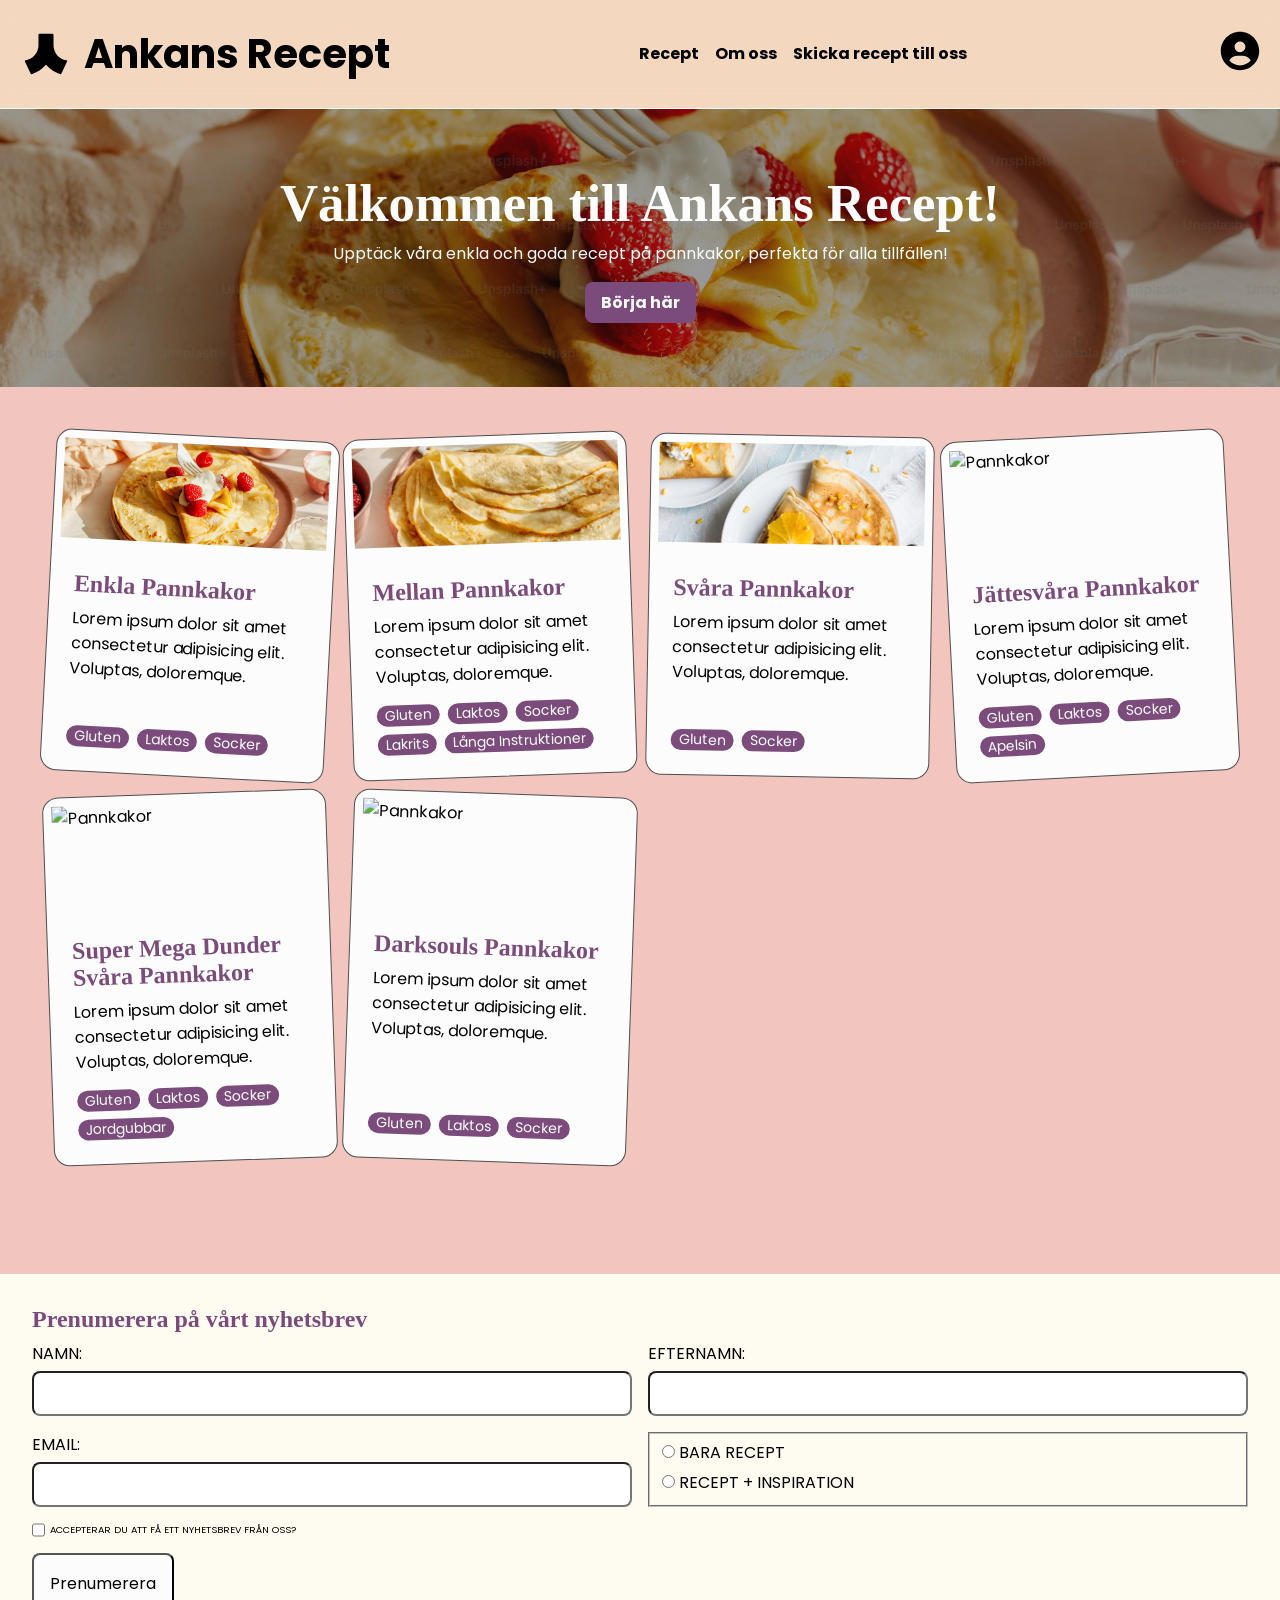
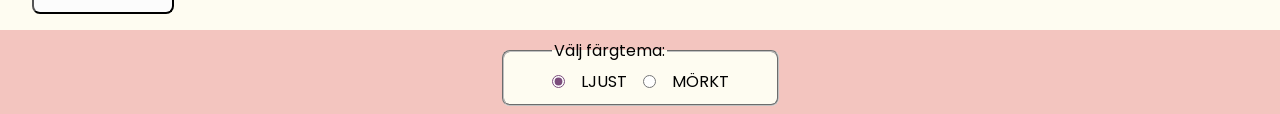
==== commit 1a249d85: "Added second form. Commit before big refactor" ====
--- a/index.html
+++ b/index.html
@@ -10,12 +10,9 @@
     <meta name="viewport" content="width=device-width, initial-scale=1.0" />
 
     <title>Enkla Pannkakor</title>
-
     <link rel="icon" type="image/x-icon" href="./assets/logo.svg" />
     <link rel="stylesheet" href="index.css" />
-
     <link rel="preconnect" href="https://fonts.bunny.net" />
-
     <link
       href="https://fonts.bunny.net/css?family=autour-one:400|open-sans:300,400,500,600,700,800|poppins:100,200,300,400,500,600,700,800,900"
       rel="stylesheet"
@@ -37,7 +34,6 @@
             height="60"
             class="header__logo-image"
           />
-
           <span class="header__logo-text">Ankans Recept</span>
         </a>
 
@@ -52,7 +48,9 @@
             </li>
 
             <li class="navigation__item">
-              <a href="#contact" class="navigation__link">Kontakt</a>
+              <a href="sendrecipe.html" class="navigation__link"
+                >Skicka recept till oss</a
+              >
             </li>
           </ul>
         </nav>
@@ -75,7 +73,7 @@
       <section
         class="hero"
         style="
-          background-image: url(./assets/hero-bg.jpg);
+          background-image: url(./assets/main.jpg);
           background-size: cover;
           background-position: center;
         "
@@ -87,38 +85,10 @@
             Upptäck våra enkla och goda recept på pannkakor, perfekta för alla
             tillfällen!
           </p>
-          <a href="pancakes.html" class="button-link">Se Recept</a>
+          <a href="pancakes.html" class="button-link">Börja här</a>
         </div>
       </section>
-      <section class="newsletter">
-        <div class="newsletter__content">
-          <h2>Prenumerera på vårt nyhetsbrev</h2>
-          <form action="#" method="post">
-            <div class="form-group">
-              <label for="name">Namn:</label>
-              <input type="text" name="name" id="name" required />
-            </div>
-
-            <div class="form-group">
-              <label for="email">Email:</label>
-              <input type="email" name="email" id="email" required />
-            </div>
-
-            <div class="form-group">
-              <input
-                type="checkbox"
-                name="accept-terms"
-                id="accept-terms"
-                required
-              />
-              <label for="accept-terms" class="fine-print">
-                Accepterar du att få ett nyhetsbrev från oss?
-              </label>
-            </div>
-            <button class="submit-button" type="submit">Prenumerera</button>
-          </form>
-        </div>
-      </section>
+
       <section class="recipe-grid">
         <article class="recipe-card">
           <a href="pancakes.html" class="recipe-card__link">
@@ -264,33 +234,80 @@
       </section>
     </main>
 
+    <section class="newsletter">
+      <div class="form-content">
+        <h2>Prenumerera på vårt nyhetsbrev</h2>
+        <form action="#" method="post">
+          <div class="form-group">
+            <label for="name">Namn:</label>
+            <input type="text" name="name" id="name" required />
+          </div>
+          <div class="form-group">
+            <label for="last-name">Efternamn:</label>
+            <input type="text" name="last-name" id="last-name" required />
+          </div>
+
+          <div class="form-group">
+            <label for="email">Email:</label>
+            <input type="email" name="email" id="email" required />
+          </div>
+
+          <fieldset class="form-group">
+            <label for="recipe-radio">
+              <input type="radio" name="content-radio" id="recipe-radio" />
+              Bara Recept
+            </label>
+            <label for="inspiration-radio">
+              <input type="radio" name="content-radio" id="inspiration-radio" />
+              Recept + Inspiration
+            </label>
+          </fieldset>
+
+          <div class="form-group">
+            <input
+              type="checkbox"
+              name="accept-terms"
+              id="accept-terms"
+              required
+            />
+            <label for="accept-terms" class="fine-print">
+              Accepterar du att få ett nyhetsbrev från oss?
+            </label>
+          </div>
+          <button class="submit-button" type="submit">Prenumerera</button>
+        </form>
+      </div>
+    </section>
+
     <footer class="footer">
-      <fieldset id="mode-switcher" class="theme-switcher">
-        <legend class="theme-switcher__legend">Välj färgtema:</legend>
-
-        <div class="theme-switcher__options">
-          <input
-            type="radio"
-            name="theme"
-            id="light"
-            value="light"
-            checked
-            class="theme-switcher__input"
-          />
-
-          <label for="light" class="theme-switcher__label"> Ljust </label>
-
-          <input
-            type="radio"
-            name="theme"
-            id="dark"
-            value="dark"
-            class="theme-switcher__input"
-          />
-
-          <label for="dark" class="theme-switcher__label"> Mörkt </label>
-        </div>
-      </fieldset>
+      <div class="footer__content">
+        <fieldset id="mode-switcher" class="theme-switcher">
+          <legend class="theme-switcher__legend">Välj färgtema:</legend>
+
+          <div class="theme-switcher__options">
+            <input
+              type="radio"
+              name="theme"
+              id="light"
+              value="light"
+              checked
+              class="theme-switcher__input"
+            />
+
+            <label for="light" class="theme-switcher__label"> Ljust </label>
+
+            <input
+              type="radio"
+              name="theme"
+              id="dark"
+              value="dark"
+              class="theme-switcher__input"
+            />
+
+            <label for="dark" class="theme-switcher__label"> Mörkt </label>
+          </div>
+        </fieldset>
+      </div>
     </footer>
   </body>
 </html>
--- a/index.css
+++ b/index.css
@@ -83,6 +83,10 @@
   font: inherit;
 }
 
+textarea {
+  resize: none;
+}
+
 img,
 picture,
 svg,
@@ -197,6 +201,16 @@
   padding-block-end: 4rem;
 }
 
+.header__container,
+.hero__content,
+.form-content,
+.recipe-grid,
+.recipe-info,
+.footer__content {
+  max-width: var(--content-max-width);
+  padding-inline: var(--spacing-medium);
+}
+
 /* =========================
    Header
 ========================= */
@@ -211,7 +225,6 @@
 }
 
 .header__container {
-  max-width: var(--content-max-width);
   margin-inline: auto;
   display: flex;
   align-items: center;
@@ -326,7 +339,7 @@
   color: var(--clr-white);
   text-align: center;
   z-index: 20;
-  max-width: var(--content-max-width);
+
   margin-inline: auto;
   padding-block: var(--spacing-large);
 
@@ -340,25 +353,21 @@
    Form
 ========================= */
 
-.newsletter {
-  background-color: var(--clr-accent-yellow-transparent);
-
-  margin: auto;
+.newsletter,
+.recipe-form {
+  background-color: var(--clr-ld-description-bg);
   padding: 1rem;
-
-  border-radius: 0 0 var(--spacing-small) var(--spacing-small);
-}
-
-.newsletter__content {
-    max-width: var(--content-max-width);
-    margin-inline: auto;
+}
+
+.form-content {
+  margin-inline: auto;
 }
 
 .newsletter form {
   display: grid;
   gap: 1rem;
 
-  @media (width > 1024px){
+  @media (width > 1024px) {
     grid-template-columns: 1fr 1fr;
   }
 }
@@ -368,7 +377,7 @@
   gap: 0.5ch;
 }
 
-label{
+label {
   text-transform: uppercase;
 }
 
@@ -378,7 +387,7 @@
   accent-color: var(--clr-dark-purple);
 }
 
-input:not([type="checkbox"],[type="radio"]){
+input:not([type="checkbox"], [type="radio"]) {
   width: 100%;
 }
 
@@ -387,20 +396,17 @@
   display: flex;
   gap: 0.5ch;
 }
-
-
 
 form button {
   padding: 1rem;
   border-radius: 0.5rem;
 }
 
-
 .fine-print {
   font-size: 0.6rem;
 }
 
-.newsletter button{
+.newsletter button {
   justify-self: start;
 }
 
@@ -409,7 +415,6 @@
 ========================= */
 
 .recipe-grid {
-  max-width: var(--content-max-width);
   margin-inline: auto;
   display: grid;
   grid-template-columns: repeat(auto-fit, minmax(min(260px, 100%), 1fr));
@@ -505,23 +510,24 @@
 }
 
 /* =========================
-   Theme Switcher
+   Footer & Theme Switcher
 ========================= */
 
 .footer {
   display: flex;
+  margin: auto;
   padding: var(--spacing-small);
-  background-color: var(--clr-ld-footer-bg);
-  border-radius: 1rem 1rem 0 0;
+}
+
+.footer__content {
+  display: flex;
+  margin: auto;
 }
 
 .theme-switcher {
-  display: flex;
-  flex-direction: column;
-  place-content: center;
   padding-inline: var(--spacing-large);
   border-radius: 0.5rem;
-  background-color: var(--clr-ld-main-bg);
+  background-color: var(--clr-ld-description-bg);
 }
 
 .theme-switcher__options {
@@ -534,7 +540,6 @@
 ========================= */
 
 .recipe-info {
-  max-width: var(--content-max-width);
   margin-inline: auto;
   margin-block-start: 1rem;
   background-color: var(--clr-ld-recipe-bg);
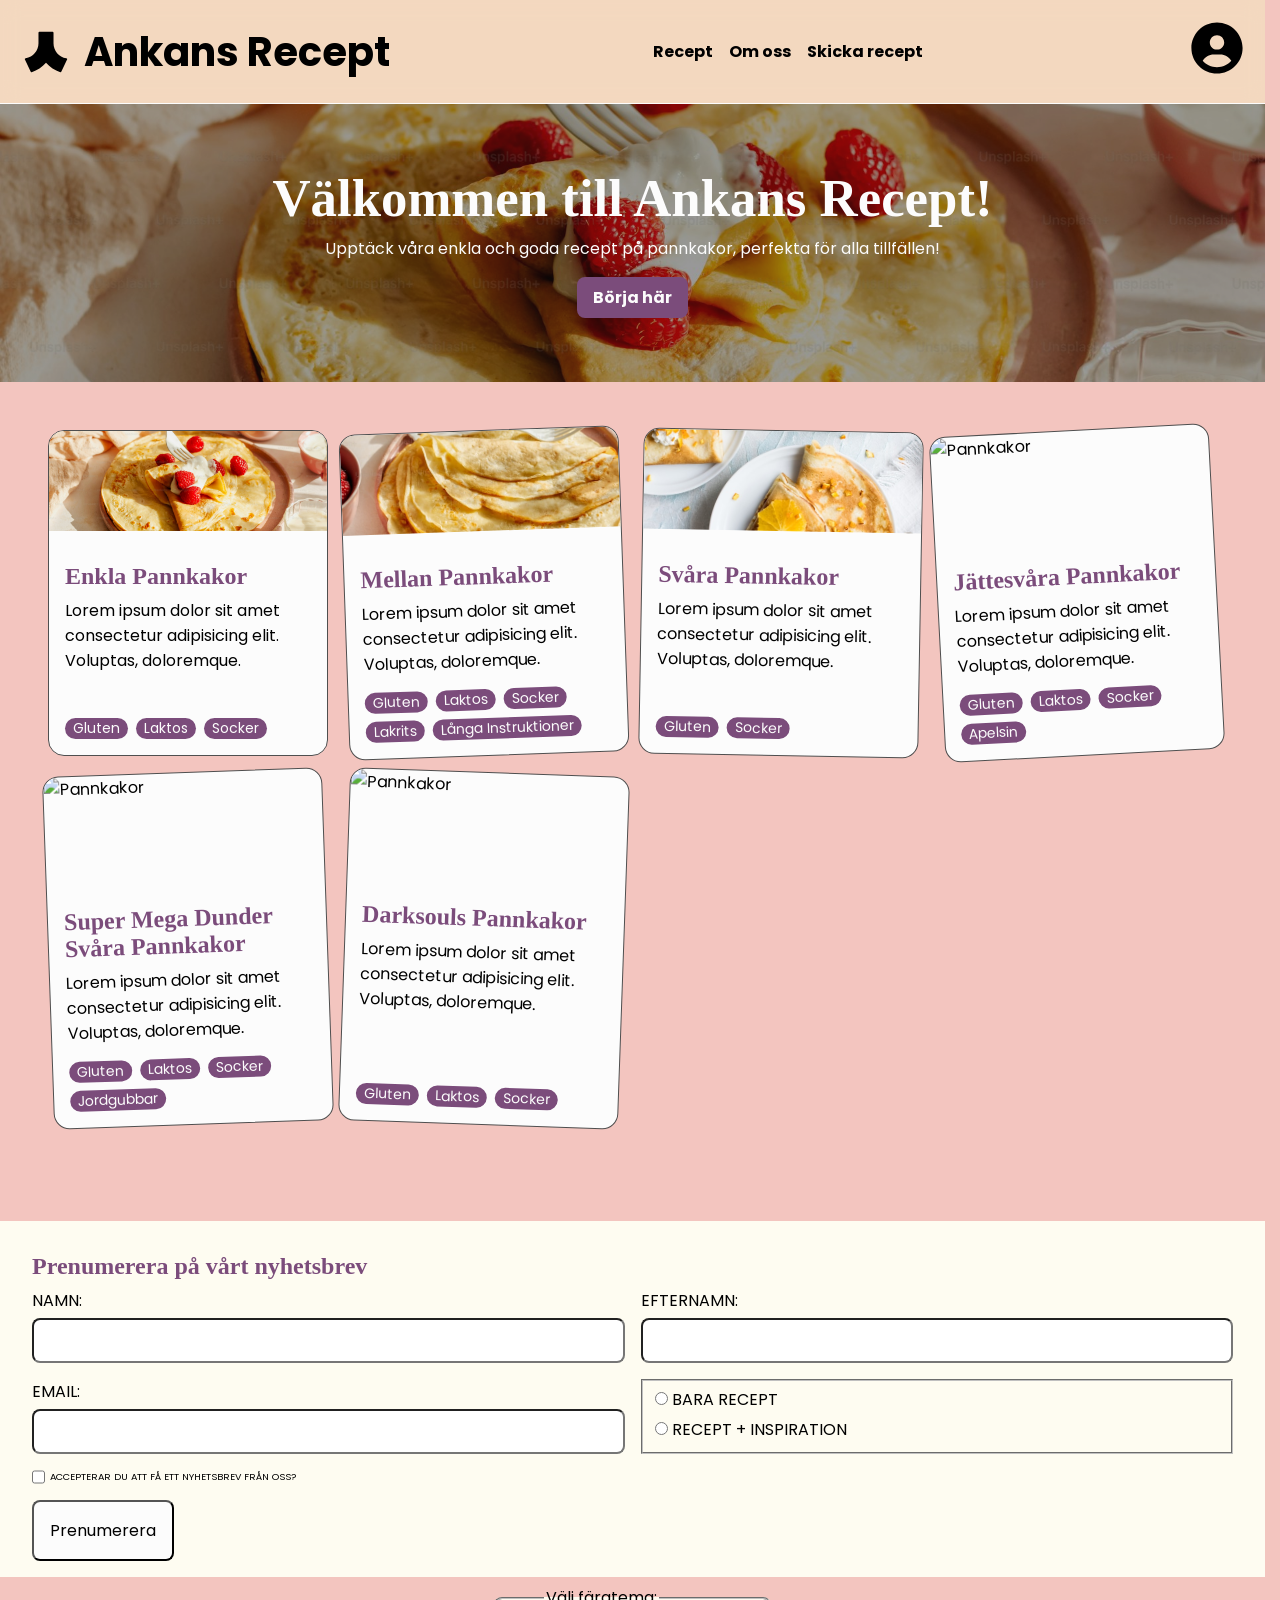
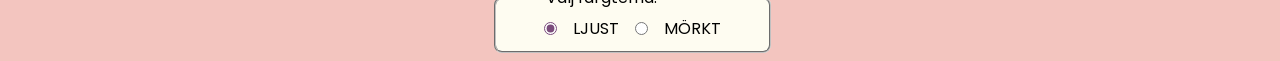
==== commit e44ad64d: "refactored CSS to clean it up. More concise nav-item names." ====
--- a/index.html
+++ b/index.html
@@ -49,7 +49,7 @@
 
             <li class="navigation__item">
               <a href="sendrecipe.html" class="navigation__link"
-                >Skicka recept till oss</a
+                >Skicka recept</a
               >
             </li>
           </ul>
--- a/index.css
+++ b/index.css
@@ -46,7 +46,7 @@
 
   /* Fonts */
   --font-primary: "Poppins", sans-serif;
-  --font-heading: "Autour One", display;
+  --font-heading: "Autour One", serif;
 
   /* Font weights */
   --font-weight-regular: 400;
@@ -69,7 +69,7 @@
 *::before,
 *::after {
   box-sizing: border-box;
-  scroll-gutter: stable;
+
 }
 
 *:not(dialog) {
@@ -108,6 +108,10 @@
    Theme
 ========================= */
 
+html {
+    scrollbar-gutter: stable;
+}
+
 html:has(#mode-switcher #light:checked) {
   color-scheme: light;
 }
@@ -133,9 +137,7 @@
   color: var(--clr-ld-text);
 }
 
-a {
-  padding: var(--spacing-small);
-}
+
 
 h1,
 h2,
@@ -198,7 +200,7 @@
 ========================= */
 
 .main-content {
-  padding-block-end: 4rem;
+  padding-block-end: var(--spacing-large);
 }
 
 .header__container,
@@ -230,7 +232,6 @@
   align-items: center;
   justify-content: space-between;
   padding-block: var(--spacing-medium);
-  padding-inline: var(--spacing-small);
 }
 
 .header__container--column {
@@ -301,16 +302,13 @@
   padding: 0;
 }
 
-.navigation__item {
-  display: flex;
-}
-
 .navigation__link {
   text-decoration: none;
   color: var(--clr-ld-text);
   font-weight: var(--font-weight-bold);
   flex: 1 0 auto;
   text-align: center;
+  padding-inline: var(--spacing-small);
 
   &:hover,
   &:focus {
@@ -356,7 +354,7 @@
 .newsletter,
 .recipe-form {
   background-color: var(--clr-ld-description-bg);
-  padding: 1rem;
+  padding: var(--spacing-medium);
 }
 
 .form-content {
@@ -365,7 +363,7 @@
 
 .newsletter form {
   display: grid;
-  gap: 1rem;
+  gap: var(--spacing-medium);
 
   @media (width > 1024px) {
     grid-template-columns: 1fr 1fr;
@@ -398,7 +396,7 @@
 }
 
 form button {
-  padding: 1rem;
+  padding: var(--spacing-medium);
   border-radius: 0.5rem;
 }
 
@@ -428,30 +426,30 @@
 
 .recipe-card {
   min-height: 300px;
-  transform: rotate(3deg);
+  transform: rotate(var(--rotation, 0deg));
 }
 
 /* =========================
    Randomize card rotation
 ========================= */
 .recipe-card:nth-child(2n) {
-  transform: rotate(-2deg);
+  --rotation: -2deg;
 }
 
 .recipe-card:nth-child(3n) {
-  transform: rotate(1deg);
+  --rotation: 1deg;
 }
 
 .recipe-card:nth-child(4n) {
-  transform: rotate(-3deg);
+  --rotation: -3deg;
 }
 
 .recipe-card:nth-child(5n) {
-  transform: rotate(-2deg);
+  --rotation: -2deg;
 }
 
 .recipe-card:nth-child(6n) {
-  transform: rotate(2deg);
+  --rotation: 2deg;
 }
 
 .recipe-card__link {
@@ -541,16 +539,16 @@
 
 .recipe-info {
   margin-inline: auto;
-  margin-block-start: 1rem;
+  margin-block-start: var(--spacing-medium);
   background-color: var(--clr-ld-recipe-bg);
   border-radius: 2rem;
 }
 
 .recipe-info__content {
-  padding: 3rem 1rem 4rem;
+  padding: var(--spacing-large) var(--spacing-medium) var(--spacing-large);
 
   @media (width > 740px) {
-    padding: 3rem 3rem 4rem;
+    padding: var(--spacing-large);
   }
 }
 
